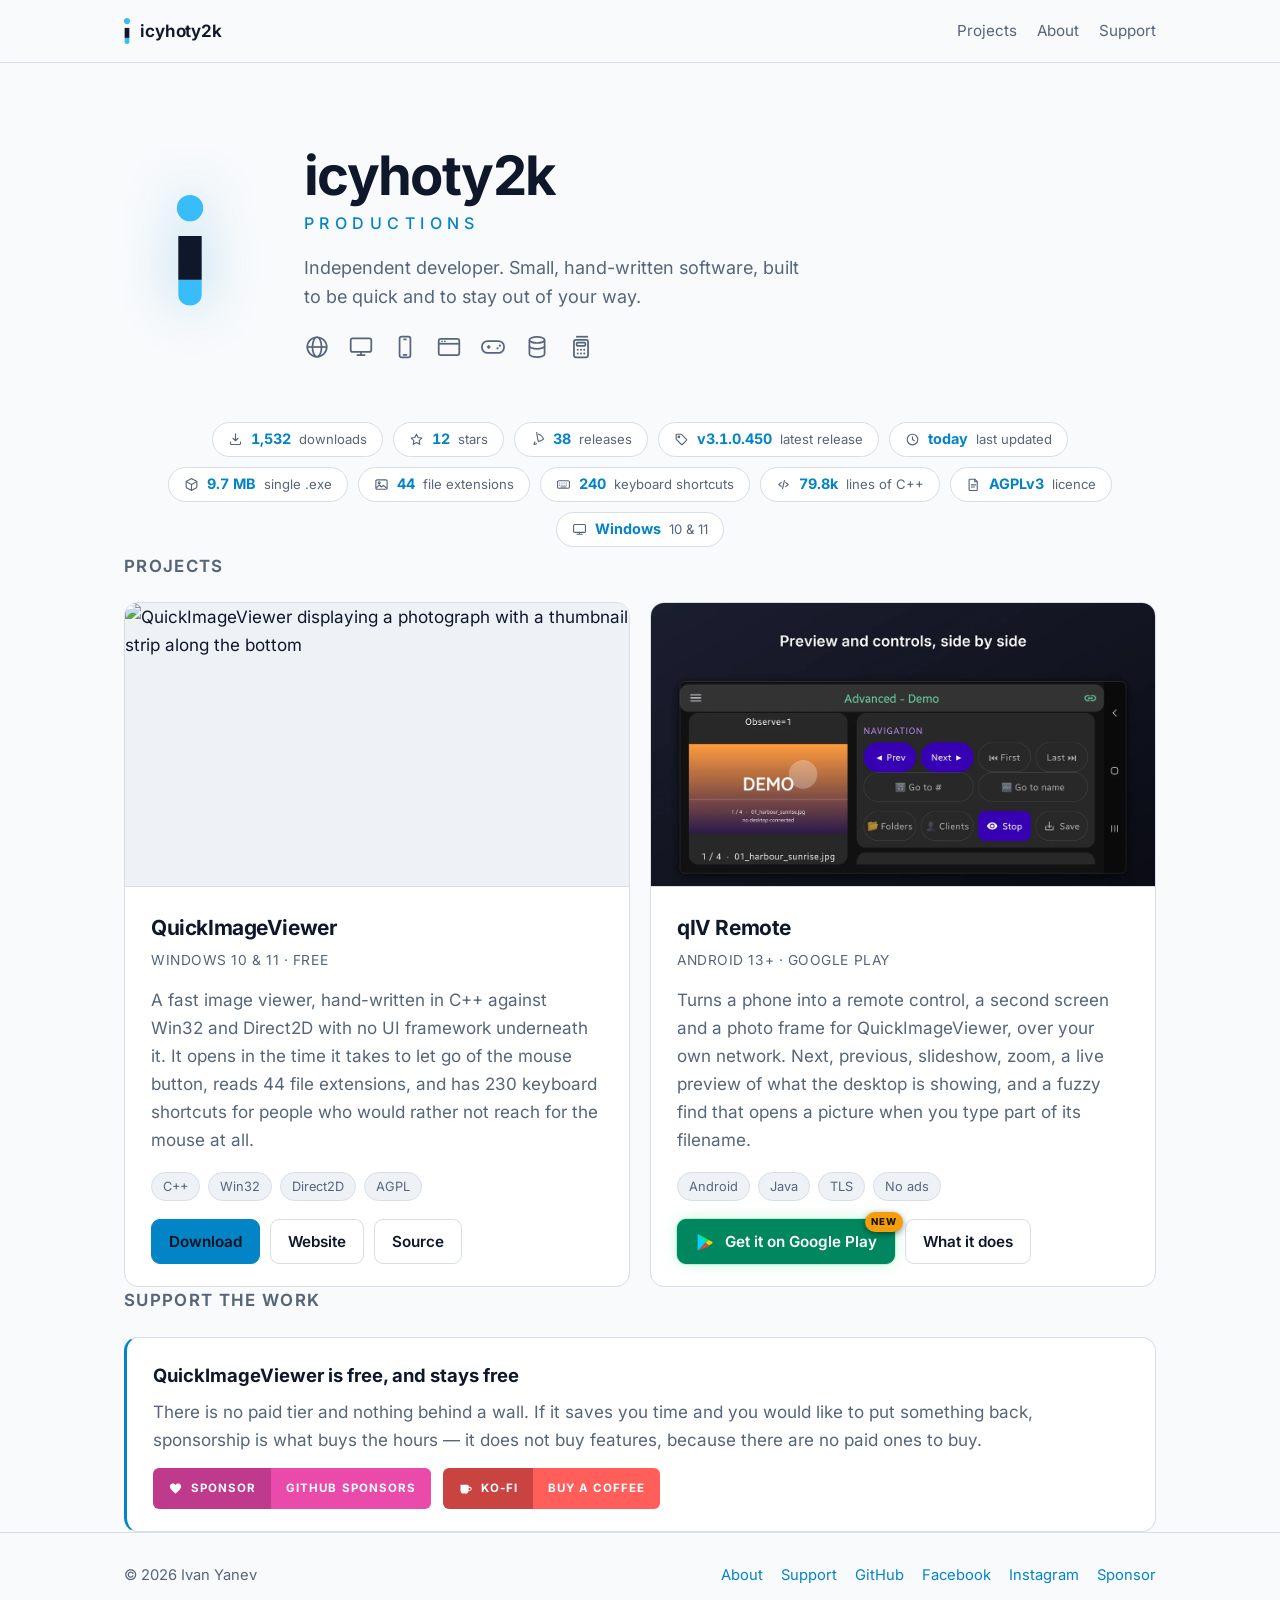
==== index.html @ 5ccefd51 "chore: refresh the statistics strip [skip ci]" ====
<!DOCTYPE html>
<html lang="en">
<head>
<meta charset="UTF-8">
<meta name="viewport" content="width=device-width, initial-scale=1.0">
<title>icyhoty2k — apps, games and tools</title>

<meta name="description" content="Independent developer. QuickImageViewer, a fast free image viewer for Windows, and qIV Remote, its Android companion. No ads, no tracking.">
<meta name="robots" content="index, follow">
<link rel="canonical" href="https://icyhoty2k.github.io/">

<link rel="icon" type="image/svg+xml" href="favicon.svg">
<meta name="theme-color" content="#0f172a">


<!-- Open Graph and Twitter. Without og:image a shared link renders as a blank
     grey box on Facebook, Messenger, Viber and Slack -- which is the main way
     anyone will ever arrive here. summary_large_image is what makes the card
     big rather than a thumbnail strip. -->
<meta property="og:type" content="website">
<meta property="og:site_name" content="icyhoty2k">
<meta property="og:title" content="icyhoty2k - apps, games and tools">
<meta property="og:description" content="Small, hand-written software. A fast free image viewer for Windows and an Android app that drives it over your own network.">
<meta property="og:url" content="https://icyhoty2k.github.io/">
<meta property="og:image" content="https://icyhoty2k.github.io/assets/og-card-1200x630.jpg">
<meta property="og:image:width" content="1200">
<meta property="og:image:height" content="630">
<meta property="og:image:alt" content="icyhoty2k - apps, games and tools">
<meta property="og:locale" content="en_GB">
<meta name="twitter:card" content="summary_large_image">
<meta name="twitter:title" content="icyhoty2k - apps, games and tools">
<meta name="twitter:description" content="Small, hand-written software. A fast free image viewer for Windows and an Android app that drives it over your own network.">
<meta name="twitter:image" content="https://icyhoty2k.github.io/assets/og-card-1200x630.jpg">

<script type="application/ld+json">
{
  "@context": "https://schema.org",
  "@type": "Person",
  "name": "Ivan Hristov Yanev",
  "alternateName": "icyhoty2k",
  "url": "https://icyhoty2k.github.io/",
  "image": "https://icyhoty2k.github.io/assets/og-card-1200x630.jpg",
  "jobTitle": "Software developer",
  "address": { "@type": "PostalAddress", "addressLocality": "Montana", "addressCountry": "BG" },
  "knowsLanguage": ["en", "bg"],
  "email": "mailto:icyhoty2k@gmail.com",
  "sameAs": [
    "https://github.com/icyhoty2k",
    "https://www.facebook.com/IvanHristovYanev",
    "https://www.instagram.com/icyhoty2k/",
    "https://www.youtube.com/@icyhoty2k"
  ]
}
</script>
<link rel="stylesheet" href="assets/site.css?v=2">
</head>
<body>

<!--
    THIS PAGE IS A FISHING NET, NOT DOCUMENTATION. A visitor should reach a
    download in one click. Anything that needs paragraphs goes on about.html,
    support.html, or the product's own site. If this file starts growing
    tables, that is the signal it has gone wrong.

    NO THIRD PARTIES, LITERALLY. Fonts are vendored in assets/fonts/. No CDN,
    no analytics, no embeds, no Google Fonts. The claim below has to be true.
-->

<nav class="sitenav">
    <div class="wrap">
        <!-- TIGHT box, and two of them.

             mark.svg is drawn in a square viewBox, which is right for a favicon
             and wrong beside text: the letter is narrow, so four fifths of that
             square is empty space the browser still lays out. Next to the
             wordmark it reads as a gap that no amount of CSS can close, because
             the gap is inside the image. mark-tight.svg crops the box to the ink.

             The <picture> is not decoration either. The mark's stem is #f8fafc,
             and in light mode --bg is also #f8fafc, so the stem disappears and
             leaves a floating dot above a foot. The -light file draws the stem
             in ink instead. -->
        <a class="brand" href="./">
            <picture>
                <source srcset="assets/mark-tight-light.svg" media="(prefers-color-scheme: light)">
                <img src="assets/mark-tight.svg" alt="">
            </picture>
            icyhoty2k
        </a>
        <span class="spacer"></span>
        <a class="navlink" href="#projects">Projects</a>
        <a class="navlink" href="about.html">About</a>
        <a class="navlink" href="support.html">Support</a>
    </div>
</nav>

<header class="hero">
    <div class="wrap hero-inner">
        <!-- Same reason as the navigation mark: #f8fafc on a #f8fafc page is
             an invisible stem. Square box is fine here - it stands alone. -->
        <picture>
            <source srcset="assets/mark-light.svg" media="(prefers-color-scheme: light)">
            <img class="hero-mark" src="assets/mark.svg" alt="">
        </picture>
        <div>
            <h1>icyhoty2k</h1>
            <!-- The second line of the signature. The mark, the name and this
                 word are one lockup, and the Play developer header carries the
                 same three lines — a visitor arriving from the store should see
                 the same thing here.

                 Letter-spaced and in the accent, which is what stops a
                 nine-letter word under a nine-letter word reading as one dense
                 block. Set as live text rather than an image so it scales with
                 the reader's font size and needs no second file. -->
            <p class="productions">productions</p>
            <p class="lead">
                Independent developer. Small, hand-written software, built to be quick
                and to stay out of your way.
            </p>
            <!-- The same seven glyphs as the Play developer header: web, desktop,
                 mobile, apps, games, databases, point of sale. Inline so they
                 inherit currentColor and cost no extra request.
                 The mobile glyph is a plain phone and never Google's Android
                 robot, which is a trademark with its own usage rules. -->
            <div class="glyphrow" aria-hidden="true">
                <svg viewBox="0 0 24 24" fill="none" stroke="currentColor" stroke-width="1.6"><circle cx="12" cy="12" r="9"/><path d="M3 12h18"/><ellipse cx="12" cy="12" rx="4.2" ry="9"/></svg>
                <svg viewBox="0 0 24 24" fill="none" stroke="currentColor" stroke-width="1.6"><rect x="2.5" y="4" width="19" height="12.5" rx="1.8"/><path d="M12 16.5v3M8 19.5h8"/></svg>
                <svg viewBox="0 0 24 24" fill="none" stroke="currentColor" stroke-width="1.6"><rect x="7" y="2.5" width="10" height="19" rx="2"/><path d="M10.5 5h3M10 19.2h4"/></svg>
                <svg viewBox="0 0 24 24" fill="none" stroke="currentColor" stroke-width="1.6"><rect x="2.5" y="4.5" width="19" height="15" rx="2"/><path d="M2.5 9h19"/><circle cx="5.6" cy="6.8" r=".8" fill="currentColor" stroke="none"/><circle cx="8.2" cy="6.8" r=".8" fill="currentColor" stroke="none"/></svg>
                <svg viewBox="0 0 24 24" fill="none" stroke="currentColor" stroke-width="1.6"><rect x="1.8" y="6.5" width="20.4" height="11" rx="5.2"/><path d="M6.4 12h3.2M8 10.4v3.2"/><circle cx="16.2" cy="13.2" r="1" fill="currentColor" stroke="none"/><circle cx="18.4" cy="10.8" r="1" fill="currentColor" stroke="none"/></svg>
                <svg viewBox="0 0 24 24" fill="none" stroke="currentColor" stroke-width="1.6"><ellipse cx="12" cy="5.5" rx="7" ry="2.8"/><path d="M5 5.5v13c0 1.55 3.13 2.8 7 2.8s7-1.25 7-2.8v-13"/><path d="M5 11c0 1.55 3.13 2.8 7 2.8s7-1.25 7-2.8"/></svg>
                <svg viewBox="0 0 24 24" fill="none" stroke="currentColor" stroke-width="1.6"><rect x="5.5" y="5.5" width="13" height="16" rx="1.8"/><rect x="8" y="8" width="8" height="3" rx=".8"/><path d="M7.5 2.5h11"/><circle cx="9" cy="14.5" r=".9" fill="currentColor" stroke="none"/><circle cx="12" cy="14.5" r=".9" fill="currentColor" stroke="none"/><circle cx="15" cy="14.5" r=".9" fill="currentColor" stroke="none"/><circle cx="9" cy="18" r=".9" fill="currentColor" stroke="none"/><circle cx="12" cy="18" r=".9" fill="currentColor" stroke="none"/><circle cx="15" cy="18" r=".9" fill="currentColor" stroke="none"/></svg>
            </div>
        </div>
    </div>
</header>

<main>

<!--
    THE NUMBERS. Baked in at build time by tools/build-stats.py, never fetched
    in the browser: this site says it makes no third-party requests, and calling
    api.github.com from the page would put every visitor's IP on GitHub's
    servers and make that false.

    The cost of baking them in is that they are only true on the day they were
    written, which is what .github/workflows/refresh-stats.yml is for.

    No chart library, and that is not laziness. A chart plots a series; these
    are six unrelated current values, and a bar chart of six unrelated numbers
    is a table wearing a costume. There is no downloads-over-time series to draw
    because nobody has been recording one.
-->
<section class="wrap" aria-label="Project statistics">
<!-- STATS-START -->
<!-- Generated by tools/build-stats.py. Do not edit between the fences. -->
<div class="statstrip">
    <a class="stat" href="https://github.com/icyhoty2k/QuickImageViewer/releases"><svg width="15" height="15" viewBox="0 0 24 24" fill="none" stroke="currentColor" stroke-width="1.8" aria-hidden="true"><path d="M12 3v11m0 0 4-4m-4 4-4-4"/><path d="M4 16v2.5A1.5 1.5 0 0 0 5.5 20h13a1.5 1.5 0 0 0 1.5-1.5V16"/></svg><span class="stat-value">1,532</span><span class="stat-label">downloads</span></a>
    <a class="stat" href="https://github.com/icyhoty2k/QuickImageViewer/stargazers"><svg width="15" height="15" viewBox="0 0 24 24" fill="none" stroke="currentColor" stroke-width="1.8" aria-hidden="true"><path d="m12 3.5 2.6 5.4 5.9.8-4.3 4.1 1.1 5.9-5.3-2.9-5.3 2.9 1.1-5.9L3.5 9.7l5.9-.8z"/></svg><span class="stat-value">12</span><span class="stat-label">stars</span></a>
    <a class="stat" href="https://github.com/icyhoty2k/QuickImageViewer/releases"><svg width="15" height="15" viewBox="0 0 24 24" fill="none" stroke="currentColor" stroke-width="1.8" aria-hidden="true"><path d="M13.5 3.5c4 1 7 4 8 8-2.5 2.5-5.5 3.5-8 3.5-1.5-3-3-4.5-6-60-2.5 1-5.5 3.5-8 1.3.3 1.8.4 2.5.5Z"/><path d="M8 16c-1.5 1.5-1.5 4-1.5 4s2.5 0 4-1.5"/></svg><span class="stat-value">38</span><span class="stat-label">releases</span></a>
    <a class="stat" href="https://github.com/icyhoty2k/QuickImageViewer/releases/latest"><svg width="15" height="15" viewBox="0 0 24 24" fill="none" stroke="currentColor" stroke-width="1.8" aria-hidden="true"><path d="M3.5 11.2V4.5a1 1 0 0 1 1-1h6.7a1 1 0 0 1 .7.3l8.1 8.1a1 1 0 0 1 0 1.4l-6.7 6.7a1 1 0 0 1-1.4 0L3.8 11.9a1 1 0 0 1-.3-.7Z"/><circle cx="7.8" cy="7.8" r="1.3"/></svg><span class="stat-value">v3.1.0.450</span><span class="stat-label">latest release</span></a>
    <a class="stat" href="https://github.com/icyhoty2k/QuickImageViewer/commits"><svg width="15" height="15" viewBox="0 0 24 24" fill="none" stroke="currentColor" stroke-width="1.8" aria-hidden="true"><circle cx="12" cy="12" r="8.5"/><path d="M12 7.5V12l3 2"/></svg><span class="stat-value">today</span><span class="stat-label">last updated</span></a>
    <a class="stat" href="https://github.com/icyhoty2k/QuickImageViewer/releases/latest"><svg width="15" height="15" viewBox="0 0 24 24" fill="none" stroke="currentColor" stroke-width="1.8" aria-hidden="true"><path d="M20.5 7.8v8.4a1 1 0 0 1-.5.9l-7.5 4.2a1 1 0 0 1-1 0L4 17.1a1 1 0 0 1-.5-.9V7.8a1 1 0 0 1 .5-.9L11.5 2.7a1 1 0 0 1 1 0L20 6.9a1 1 0 0 1 .5.9Z"/><path d="m3.7 7.4 8.3 4.6 8.3-4.6M12 21.5V12"/></svg><span class="stat-value">9.7 MB</span><span class="stat-label">single .exe</span></a>
    <a class="stat" href="https://icyhoty2k.github.io/QuickImageViewer/#format-support"><svg width="15" height="15" viewBox="0 0 24 24" fill="none" stroke="currentColor" stroke-width="1.8" aria-hidden="true"><rect x="3" y="4.5" width="18" height="15" rx="2"/><circle cx="8.3" cy="9.3" r="1.6"/><path d="m3.6 17.4 4.9-4.6 3.4 3.2 3.1-2.7 5.4 4.7"/></svg><span class="stat-value">44</span><span class="stat-label">file extensions</span></a>
    <a class="stat" href="https://icyhoty2k.github.io/QuickImageViewer/shortcuts.html"><svg width="15" height="15" viewBox="0 0 24 24" fill="none" stroke="currentColor" stroke-width="1.8" aria-hidden="true"><rect x="2.5" y="6" width="19" height="12" rx="2"/><path d="M6 9.5h.01M9.5 9.5h.01M13 9.5h.01M16.5 9.5h.01M6 13h.01M9.5 13h.01M13 13h.01M16.5 13h.01M8 16h8"/></svg><span class="stat-value">240</span><span class="stat-label">keyboard shortcuts</span></a>
    <a class="stat" href="https://github.com/icyhoty2k/QuickImageViewer"><svg width="15" height="15" viewBox="0 0 24 24" fill="none" stroke="currentColor" stroke-width="1.8" aria-hidden="true"><path d="m8.5 8.5-4 3.5 4 3.5M15.5 8.5l4 3.5-4 3.5M13.5 5.5l-3 13"/></svg><span class="stat-value">79.8k</span><span class="stat-label">lines of C++</span></a>
    <a class="stat" href="https://github.com/icyhoty2k/QuickImageViewer/blob/main/LICENSE"><svg width="15" height="15" viewBox="0 0 24 24" fill="none" stroke="currentColor" stroke-width="1.8" aria-hidden="true"><path d="M6 3.5h8l4 4v13a1 1 0 0 1-1 1H6a1 1 0 0 1-1-1v-16a1 1 0 0 1 1-1Z"/><path d="M14 3.5v4h4M8.5 12.5h7M8.5 16h5"/></svg><span class="stat-value">AGPLv3</span><span class="stat-label">licence</span></a>
    <a class="stat" href="https://icyhoty2k.github.io/QuickImageViewer/"><svg width="15" height="15" viewBox="0 0 24 24" fill="none" stroke="currentColor" stroke-width="1.8" aria-hidden="true"><rect x="2.5" y="4" width="19" height="12.5" rx="1.8"/><path d="M12 16.5v3M8 19.5h8"/></svg><span class="stat-value">Windows</span><span class="stat-label">10 &amp; 11</span></a>
</div>
<!-- STATS-END -->
</section>

<section id="projects" class="wrap">
    <h2>Projects</h2>
    <div class="cards">

        <article class="card">
            <!-- Served from the QuickImageViewer site rather than copied here. Same
                 host, so it costs no extra connection, and there is one copy of the
                 screenshot rather than two that drift apart. -->
            <img class="card-shot" loading="lazy" width="1000" height="563"
                 src="https://icyhoty2k.github.io/QuickImageViewer/screenshots/less300kb/10.webp"
                 alt="QuickImageViewer displaying a photograph with a thumbnail strip along the bottom">
            <div class="card-body">
            <h3>QuickImageViewer</h3>
            <div class="plat">Windows 10 &amp; 11 &middot; free</div>
            <p>
                A fast image viewer, hand-written in C++ against Win32 and Direct2D with
                no UI framework underneath it. It opens in the time it takes to let go of
                the mouse button, reads 44 file extensions, and has 230 keyboard shortcuts for
                people who would rather not reach for the mouse at all.
            </p>
            <div class="grow"></div>
            <div class="tags">
                <span class="tag">C++</span><span class="tag">Win32</span>
                <span class="tag">Direct2D</span><span class="tag">AGPL</span>
            </div>
            <div class="actions">
                <a class="btn primary" href="https://github.com/icyhoty2k/QuickImageViewer/releases/latest/download/QuickImageViewer.exe">Download</a>
                <a class="btn" href="https://icyhoty2k.github.io/QuickImageViewer/">Website</a>
                <a class="btn" href="https://github.com/icyhoty2k/QuickImageViewer">Source</a>
            </div>
            </div>
        </article>

        <article class="card">
            <!-- 1200x675 is the file's real size AND exactly 16:9, which is the box
                 .card-shot renders. The attributes must express the DISPLAYED ratio,
                 not the source photo's: they are presentational hints, and a height
                 that disagrees with the CSS aspect-ratio is what broke this card
                 before -- height="462" was taken literally and the image was upscaled
                 2x past its own source height. Rebuilt from
                 playStore/screenshots/play/land-1-advanced.png; never from the raw
                 captures one directory up, which still have the status bar on them. -->
            <img class="card-shot" loading="lazy" width="1200" height="675"
                 src="assets/shots/qiv-remote.webp"
                 alt="qIV Remote running on an Android phone in landscape, showing the remote control screen">
            <div class="card-body">
            <h3>qIV Remote</h3>
            <div class="plat">Android 13+ &middot; Google Play</div>
            <p>
                Turns a phone into a remote control, a second screen and a photo frame for
                QuickImageViewer, over your own network. Next, previous, slideshow, zoom,
                a live preview of what the desktop is showing, and a fuzzy find that opens
                a picture when you type part of its filename.
            </p>
            <div class="grow"></div>
            <div class="tags">
                <span class="tag">Android</span><span class="tag">Java</span>
                <span class="tag">TLS</span><span class="tag">No ads</span>
            </div>
            <div class="actions">
                <a class="btn play" href="https://play.google.com/store/apps/details?id=net.icyhoty2k.qivremote"><svg width="18" height="18" viewBox="0 0 24 24" aria-hidden="true"><path fill="#00d3ff" d="M3.6 2.3a1.5 1.5 0 0 0-.5 1.1v17.2c0 .45.19.85.5 1.1l9.03-9.7L3.6 2.3Z"/><path fill="#00f076" d="M3.6 2.3 16.1 9.3l-3.47 3.7L3.6 2.3Z"/><path fill="#ffce00" d="M16.1 9.3l3.9 2.18c.86.48.86 1.56 0 2.04l-3.9 2.18-3.47-3.2 3.47-3.2Z"/><path fill="#ff3a44" d="M3.6 21.7 12.63 13l3.47 3.7-12.5 5Z"/></svg>Get it on Google Play</a>
                <a class="btn" href="https://icyhoty2k.github.io/QuickImageViewer/qiv-remote.html">What it does</a>
            </div>
            </div>
        </article>

    </div>
</section>

<section class="wrap">
    <h2>Support the work</h2>
    <!--
        🚫 THIS IS ABOUT THE FREE DESKTOP WORK, NOT THE ANDROID APP. Anything
        bought for use inside qIV Remote must go through Google Play Billing and
        nowhere else. Sponsorship unlocks nothing and must never be worded as a
        way to get a paid feature -- that would be a Play policy problem, not
        just a wording one.

        Both profiles were live before being linked. A sponsor link pointing at
        an unenrolled account shows a "not accepting sponsorships" page, which is
        worse than no link.
    -->
    <div class="callout">
        <h3>QuickImageViewer is free, and stays free</h3>
        <p>
            There is no paid tier and nothing behind a wall. If it saves you time and you
            would like to put something back, sponsorship is what buys the hours &mdash;
            it does not buy features, because there are no paid ones to buy.
        </p>
        <!-- ONE funding look on every surface. Same two-tone split, same labels and
             the same hex values as the shields.io badges in QuickImageViewer's
             README.md, rebuilt in CSS because an <img> from img.shields.io would be
             a third-party request and this site promises it makes none. Keep in sync
             with QuickImageViewer/docs/_partials/footer.html and that README. -->
        <div class="fundrow">
            <a class="fund gh" href="https://github.com/sponsors/icyhoty2k">
                <span class="fund-k"><svg width="15" height="15" viewBox="0 0 24 24" fill="currentColor" aria-hidden="true"><path d="M12 20.3l-1.1-1C6.1 15 3 12.2 3 8.8 3 6.1 5.1 4 7.8 4c1.5 0 3 .7 3.9 1.9l.3.4.3-.4C13.2 4.7 14.7 4 16.2 4 18.9 4 21 6.1 21 8.8c0 3.4-3.1 6.2-7.9 10.5l-1.1 1z"/></svg>Sponsor</span>
                <span class="fund-v">GitHub Sponsors</span>
            </a>
            <a class="fund kofi" href="https://ko-fi.com/ivanhristovyanev">
                <span class="fund-k"><svg width="15" height="15" viewBox="0 0 24 24" fill="currentColor" aria-hidden="true"><path d="M4 6h11a2 2 0 0 1 2 2v1h1.8a3.2 3.2 0 0 1 0 6.4H17A5 5 0 0 1 12 20H9a5 5 0 0 1-5-5V6zm13 5v3.4h1.8a1.7 1.7 0 0 0 0-3.4H17z"/></svg>Ko-fi</span>
                <span class="fund-v">Buy a coffee</span>
            </a>
        </div>
    </div>
</section>

</main>

<footer>
    <div class="wrap row">
        <span>&copy; 2026 Ivan Yanev</span>
        <span class="spacer"></span>
        <a href="about.html">About</a>
        <a href="support.html">Support</a>
        <a href="https://github.com/icyhoty2k">GitHub</a>
        <!-- Facebook first, Instagram second, and that order is deliberate:
             Facebook is the one actually read. Instagram is linked for
             completeness of identity, not as a channel to reach him. -->
        <a href="https://www.facebook.com/IvanHristovYanev">Facebook</a>
        <a href="https://www.instagram.com/icyhoty2k/">Instagram</a>
        <a href="https://github.com/sponsors/icyhoty2k">Sponsor</a>
    </div>
</footer>

</body>
</html>
---- assets/site.css ----
/* ==========================================================================
   icyhoty2k.github.io

   ONE stylesheet, no framework, no CDN. Every font is vendored in
   assets/fonts/ -- the site says it uses no third parties and that has to be
   literally true, which means no Google Fonts, no analytics, no embeds.

   Palette matches QuickImageViewer's site.css so the two read as one hand,
   and matches the Play developer art, which is generated from the same
   numbers.
   ========================================================================== */

@font-face {
    font-family: 'Inter';
    font-style: normal;
    font-weight: 100 900;
    font-display: swap;
    src: url('fonts/inter-latin.woff2') format('woff2');
    unicode-range: U+0000-00FF,U+0131,U+0152-0153,U+02BB-02BC,U+02C6,U+02DA,U+02DC,U+0304,U+0308,U+0329,U+2000-206F,U+2074,U+20AC,U+2122,U+2191,U+2193,U+2212,U+2215,U+FEFF,U+FFFD;
}

@font-face {
    font-family: 'Inter';
    font-style: normal;
    font-weight: 100 900;
    font-display: swap;
    src: url('fonts/inter-latin-ext.woff2') format('woff2');
    unicode-range: U+0100-02BA,U+02BD-02C5,U+02C7-02CC,U+02CE-02D7,U+02DD-02FF,U+0304,U+0308,U+0329,U+1D00-1DBF,U+1E00-1E9F,U+1EF2-1EFF,U+2020,U+20A0-20AB,U+20AD-20C0,U+2113,U+2C60-2C7F,U+A720-A7FF;
}

:root {
    --bg:        #0f172a;
    --surface:   #1e293b;
    --surface-2: #172033;
    --border:    #2b3a52;
    --text:      #f8fafc;
    --muted:     #94a3b8;
    --accent:    #38bdf8;
    --accent-dk: #0284c7;
    --radius:    14px;
    --maxw:      1080px;
}

/* Light mode is a real mode, not an afterthought: a developer page gets opened
   from a Play listing on a phone in daylight as often as from a desktop at
   night. */
@media (prefers-color-scheme: light) {
    :root {
        --bg:        #f8fafc;
        --surface:   #ffffff;
        --surface-2: #eef2f7;
        --border:    #d7dee8;
        --text:      #0f172a;
        --muted:     #566579;
        --accent:    #0284c7;
        --accent-dk: #075985;
    }
}

*, *::before, *::after { box-sizing: border-box; }

html { scroll-behavior: smooth; }

body {
    margin: 0;
    background: var(--bg);
    color: var(--text);
    font-family: 'Inter', system-ui, -apple-system, 'Segoe UI', sans-serif;
    font-size: 17px;
    line-height: 1.65;
    -webkit-font-smoothing: antialiased;
}

.wrap { max-width: var(--maxw); margin: 0 auto; padding: 0 24px; }

a { color: var(--accent); text-decoration: none; }
a:hover { text-decoration: underline; }

/* --- header ------------------------------------------------------------- */

.sitenav {
    border-bottom: 1px solid var(--border);
    background: color-mix(in srgb, var(--bg) 88%, transparent);
    position: sticky;
    top: 0;
    z-index: 10;
    backdrop-filter: blur(8px);
}

.sitenav .wrap {
    display: flex;
    align-items: center;
    gap: 20px;
    height: 62px;
}

.sitenav .brand {
    display: flex;
    align-items: center;
    gap: 10px;
    color: var(--text);
    font-weight: 650;
    letter-spacing: -0.01em;
}

/* Height, not width. The tight mark is a tall narrow box (40 x 168 units), so
   fixing the width would squash it; fixing the height lets the width fall out
   of the aspect ratio and the gap beside the wordmark becomes the real gap. */
.sitenav .brand img { height: 26px; width: auto; display: block; }
.sitenav .brand picture { display: flex; }
.sitenav .spacer { flex: 1; }
.sitenav a.navlink { color: var(--muted); font-size: 0.95rem; }
.sitenav a.navlink:hover, .sitenav a.navlink[aria-current="page"] { color: var(--text); }

/* --- hero --------------------------------------------------------------- */

.hero { padding: 84px 0 56px; }

.hero-inner {
    display: flex;
    align-items: center;
    gap: 48px;
    flex-wrap: wrap;
}

.hero-mark {
    width: 132px;
    height: 132px;
    flex: none;
    filter: drop-shadow(0 0 26px color-mix(in srgb, var(--accent) 35%, transparent));
}

.hero h1 {
    margin: 0 0 6px;
    font-size: clamp(2.2rem, 6vw, 3.4rem);
    font-weight: 700;
    letter-spacing: -0.03em;
    line-height: 1.05;
}

/* The second line of the signature. Tracked out and in the accent: set solid
   and grey, a nine-letter word under a nine-letter word reads as one block.
   The tracking is what makes it a sub-line rather than a second title.

   clamp()ed like the heading above it, so the two scale together instead of
   the sub-line staying put while the title grows. */
.hero .productions {
    margin: 0 0 16px;
    font-size: clamp(0.78rem, 1.7vw, 1rem);
    font-weight: 500;
    letter-spacing: 0.34em;
    text-transform: uppercase;
    color: var(--accent);
}

.hero p.lead {
    margin: 0;
    max-width: 46ch;
    color: var(--muted);
    font-size: 1.12rem;
}

/* The row of glyphs, matching the Play header. Inline SVG so it inherits
   currentColor and needs no extra request. */
.glyphrow {
    display: flex;
    gap: 18px;
    margin-top: 22px;
    color: var(--muted);
}
.glyphrow svg { width: 26px; height: 26px; flex: none; }

/* --- sections ----------------------------------------------------------- */

section { padding: 30px 0 56px; }

h2 {
    font-size: 1.05rem;
    font-weight: 650;
    letter-spacing: 0.08em;
    text-transform: uppercase;
    color: var(--muted);
    margin: 0 0 22px;
}

/* --- statistics strip ---------------------------------------------------- */

/* PILLS, matching QuickImageViewer's own strip. A first version here was a grid
   of six large cells; next to the desktop site it read as a different product.
   Same shape, same wrap-and-centre behaviour, same value-then-label order.

   Icons are inline SVG rather than the emoji the desktop strip uses. Same
   reason the navigation was converted: an emoji is drawn by whichever vendor
   made the font, so a row of six is a row of six different illustration styles.

   Numbers, not charts. Six unrelated current values with no series behind them;
   a chart of those is a table wearing a costume, and it would cost a library on
   a site that promises no third parties. */
.statstrip {
    display: flex;
    flex-wrap: wrap;
    justify-content: center;
    gap: 10px;
    margin: 6px 0;
}

.stat {
    display: inline-flex;
    align-items: center;
    gap: 8px;
    padding: 9px 15px;
    border-radius: 999px;
    border: 1px solid var(--border);
    background: var(--surface);
    color: var(--text);
    font-size: 0.9rem;
    line-height: 1;
    transition: border-color .15s ease, transform .15s ease;
}

.stat:hover {
    border-color: var(--accent);
    transform: translateY(-1px);
    text-decoration: none;
}

.stat svg {
    width: 15px;
    height: 15px;
    flex: none;
    color: var(--muted);
    stroke-linecap: round;
    stroke-linejoin: round;
}

.stat:hover svg { color: var(--accent); }

.stat-value {
    font-weight: 700;
    color: var(--accent);
    font-variant-numeric: tabular-nums;
}

.stat-label { color: var(--muted); font-size: 0.82rem; }

@media (max-width: 620px) {
    .statstrip { gap: 8px; }
    .stat { padding: 8px 12px; font-size: 0.85rem; }
}

/* --- product cards ------------------------------------------------------ */

.cards {
    display: grid;
    grid-template-columns: repeat(auto-fit, minmax(300px, 1fr));
    gap: 20px;
}

.card {
    background: var(--surface);
    border: 1px solid var(--border);
    border-radius: var(--radius);
    overflow: hidden;
    display: flex;
    flex-direction: column;
    transition: border-color .18s ease, transform .18s ease;
}

.card:hover { border-color: var(--accent); transform: translateY(-2px); }

@media (prefers-reduced-motion: reduce) {
    .card { transition: none; }
    .card:hover { transform: none; }
}

/* The screenshot. A page about image software with no images on it was the
   whole reason the landing page read as dead -- and Google's own starter guide
   asks for images placed near the text they relate to.

   Fixed aspect and object-fit so a portrait phone shot and a landscape desktop
   shot sit in the same grid without one of them stretching. width/height are
   declared in the HTML so the browser reserves the space and the card does not
   jump as the image arrives.

   HEIGHT: AUTO IS LOAD-BEARING, AND aspect-ratio DOES NOT WORK WITHOUT IT.
   The <img> tags carry width/height attributes, which are presentational hints:
   this rule overrides the width one with width:100%, but if it declares no
   height at all then the HTML height attribute survives as the USED height. Both
   dimensions are then definite and `aspect-ratio` is ignored outright.

   That is not theoretical -- it shipped. The two cards rendered 504x563 and
   504x462 instead of 504x284, because their height attributes were 563 and 462.
   The desktop shot was cropped to a narrow portrait slice of a 2688x1436 frame,
   and the Android shot was upscaled 2x past its own source height, which is
   what made it look soft. Declaring height:auto lets the aspect-ratio win and
   both cards become 16/9 again. */
.card-shot {
    display: block;
    width: 100%;
    height: auto;
    aspect-ratio: 16 / 9;
    object-fit: cover;
    object-position: top center;
    background: var(--surface-2);
    border-bottom: 1px solid var(--border);
}

.card-body { padding: 24px 26px 22px; display: flex; flex-direction: column; flex: 1; }

.card h3 {
    margin: 0 0 4px;
    font-size: 1.3rem;
    letter-spacing: -0.02em;
}

.card .plat {
    color: var(--muted);
    font-size: 0.86rem;
    letter-spacing: 0.04em;
    text-transform: uppercase;
    margin-bottom: 14px;
}

.card p { margin: 0 0 18px; color: var(--muted); }
.card .grow { flex: 1; }

.tags { display: flex; flex-wrap: wrap; gap: 8px; margin-bottom: 18px; }

.tag {
    font-size: 0.8rem;
    color: var(--muted);
    border: 1px solid var(--border);
    background: var(--surface-2);
    border-radius: 999px;
    padding: 3px 11px;
}

.actions { display: flex; flex-wrap: wrap; gap: 10px; }

.btn {
    display: inline-block;
    padding: 9px 17px;
    border-radius: 9px;
    font-weight: 600;
    font-size: 0.95rem;
    border: 1px solid var(--border);
    color: var(--text);
}
.btn:hover { text-decoration: none; border-color: var(--accent); }

.btn.primary {
    background: var(--accent);
    border-color: var(--accent);
    color: #06121f;
}
.btn.primary:hover { background: var(--accent-dk); border-color: var(--accent-dk); color: #fff; }

/* --- the Google Play button --------------------------------------------
   Same treatment as the qIV site's store row, for the same reason: this
   button sat beside a Download button in the identical accent blue, which
   reads as "two links" rather than "two products" -- and it carried no mark
   at all, so nothing on it said which store it goes to.

   PLAY'S OWN GREEN, not the site accent. #01875f is the store's, and it is
   the colour somebody is already looking for when they came to install an
   app. White label on it clears contrast in BOTH themes, which the accent
   button's dark label would not -- so this one rule serves light and dark
   without a second definition under the prefers-color-scheme block.

   NOT the official Play artwork: that badge is Google's, has its own sizing
   and clear-space rules, and is an image this site would have to fetch or
   vendor. The mark below is four paths of CSS-free SVG, so it stays inside
   the no-CDN rule and scales with the text.
   ---------------------------------------------------------------------- */
.btn.play {
    display: inline-flex;
    align-items: center;
    gap: 9px;
    background: #01875f;
    border-color: #01875f;
    color: #ffffff;
    position: relative;
    box-shadow: 0 0 0 1px rgba(61, 220, 132, 0.30),
                0 0 18px -5px rgba(61, 220, 132, 0.55);
}

.btn.play:hover {
    background: #00a06f;
    border-color: #00a06f;
    color: #ffffff;
    box-shadow: 0 0 0 1px rgba(61, 220, 132, 0.50),
                0 0 28px -3px rgba(61, 220, 132, 0.75);
}

/* 1.35em, not 1em. Below about 1.2 the four colours resolve to a single
   green smudge and the mark stops saying anything. */
.btn.play svg {
    width: 1.35em;
    height: 1.35em;
    flex: none;
    display: block;
}

/* Shipped 1 September 2026, and a visitor has no way to know that from a
   button. On the button rather than beside it, so it cannot wrap away from
   the thing it labels. */
.btn.play::after {
    content: "NEW";
    position: absolute;
    top: -8px;
    right: -9px;
    background: #f59e0b;
    color: #1a1200;
    font-size: 0.6rem;
    font-weight: 800;
    letter-spacing: 0.08em;
    padding: 2px 6px;
    border-radius: 999px;
    box-shadow: 0 2px 6px rgba(0, 0, 0, 0.45);
}

/* --- callout ------------------------------------------------------------ */

.callout {
    border: 1px solid var(--border);
    border-left: 3px solid var(--accent);
    background: var(--surface);
    border-radius: var(--radius);
    padding: 22px 26px;
}
.callout h3 { margin: 0 0 8px; font-size: 1.15rem; }
.callout p  { margin: 0 0 14px; color: var(--muted); }
.callout ol { margin: 0 0 16px; padding-left: 20px; color: var(--muted); }
.callout li { margin-bottom: 6px; }
.callout :last-child { margin-bottom: 0; }

/* --- prose pages -------------------------------------------------------- */

.prose { max-width: 68ch; padding: 56px 0 72px; }
.prose h1 { font-size: 2.1rem; letter-spacing: -0.03em; margin: 0 0 6px; }
.prose .meta { color: var(--muted); margin: 0 0 34px; }
.prose h2 {
    text-transform: none;
    letter-spacing: -0.01em;
    font-size: 1.35rem;
    color: var(--text);
    margin: 38px 0 12px;
}
.prose p, .prose li { color: var(--muted); }
.prose strong { color: var(--text); font-weight: 600; }

/* --- footer ------------------------------------------------------------- */

footer {
    border-top: 1px solid var(--border);
    padding: 30px 0 46px;
    color: var(--muted);
    font-size: 0.92rem;
}
footer .row { display: flex; flex-wrap: wrap; gap: 18px; align-items: center; }
footer .spacer { flex: 1; }

@media (max-width: 620px) {
    .hero { padding: 56px 0 40px; }
    .hero-inner { gap: 28px; }
    .hero-mark { width: 96px; height: 96px; }

    /* TAP TARGETS. Measured on a 375px viewport: the nav links were 25px tall
       and the footer links 24px. Google's threshold is 48px, and a 24px target
       is a genuinely annoying thing to hit with a thumb.

       Padding rather than font-size, so the text stays the size it should be
       and only the hit area grows. Negative margin keeps the row from getting
       taller than it needs to look.

       Inline links inside paragraphs are left alone on purpose -- they are
       exempt from the guidance, and padding them would wreck the line spacing. */
    .sitenav a.navlink,
    .sitenav a.brand,
    footer .row a {
        padding-top: 11px;
        padding-bottom: 11px;
    }

    footer .row { gap: 10px 18px; margin: -11px 0; }
}

/* --- funding buttons: ONE look on every surface -------------------------- */
/*
   These deliberately mirror the shields.io "for-the-badge" sponsor badges in
   README.md, down to the two-tone split and the exact hex values, because the
   same pair of buttons appears on GitHub, on both websites, and anywhere else
   the work asks to be funded. One identity, three media.

   THE SITES CANNOT USE THE SHIELDS IMAGES THEMSELVES. An <img> pointing at
   img.shields.io is a third-party request from every visitor, and both sites
   promise in writing that they contact nobody. In README.md the same badge is
   fine, because GitHub proxies README images through its own camo servers and
   shields.io never sees a reader -- same picture, completely different
   consequence. So on the web the look is rebuilt in CSS, with inline SVG icons
   in place of the emoji shields renders.

   KEEP IN SYNC: this block is byte-identical in
   icyhoty2k.github.io/assets/site.css and QuickImageViewer/docs/site.css, and
   the colours match the badge URLs in README.md. Change one, change all three.
*/
.fundrow {
    display: flex;
    flex-wrap: wrap;
    gap: 12px;
    margin: 0;
}

.fund {
    display: inline-flex;
    align-items: stretch;
    border-radius: 6px;
    overflow: hidden;
    color: #fff;
    font-weight: 700;
    font-size: 0.72rem;
    letter-spacing: 0.09em;
    text-transform: uppercase;
    line-height: 1;
    transition: filter .18s ease, transform .18s ease;
}

.fund:hover {
    text-decoration: none;
    color: #fff;
    filter: brightness(1.12);
    transform: translateY(-1px);
}

.fund:focus-visible {
    outline: 2px solid #fff;
    outline-offset: 2px;
}

/* Two segments, exactly as the badge draws them: the darker one carries the
   icon and the name, the brighter one carries the phrase. */
.fund .fund-k,
.fund .fund-v {
    display: inline-flex;
    align-items: center;
    gap: 8px;
    padding: 13px 15px;
}

.fund svg {
    width: 15px;
    height: 15px;
    flex: none;
}

.fund.gh   .fund-k { background: #bf3a8c; }
.fund.gh   .fund-v { background: #ea4aaa; }
.fund.kofi .fund-k { background: #c94340; }
.fund.kofi .fund-v { background: #ff5e5b; }

@media (prefers-reduced-motion: reduce) {
    .fund { transition: none; }
    .fund:hover { transform: none; }
}
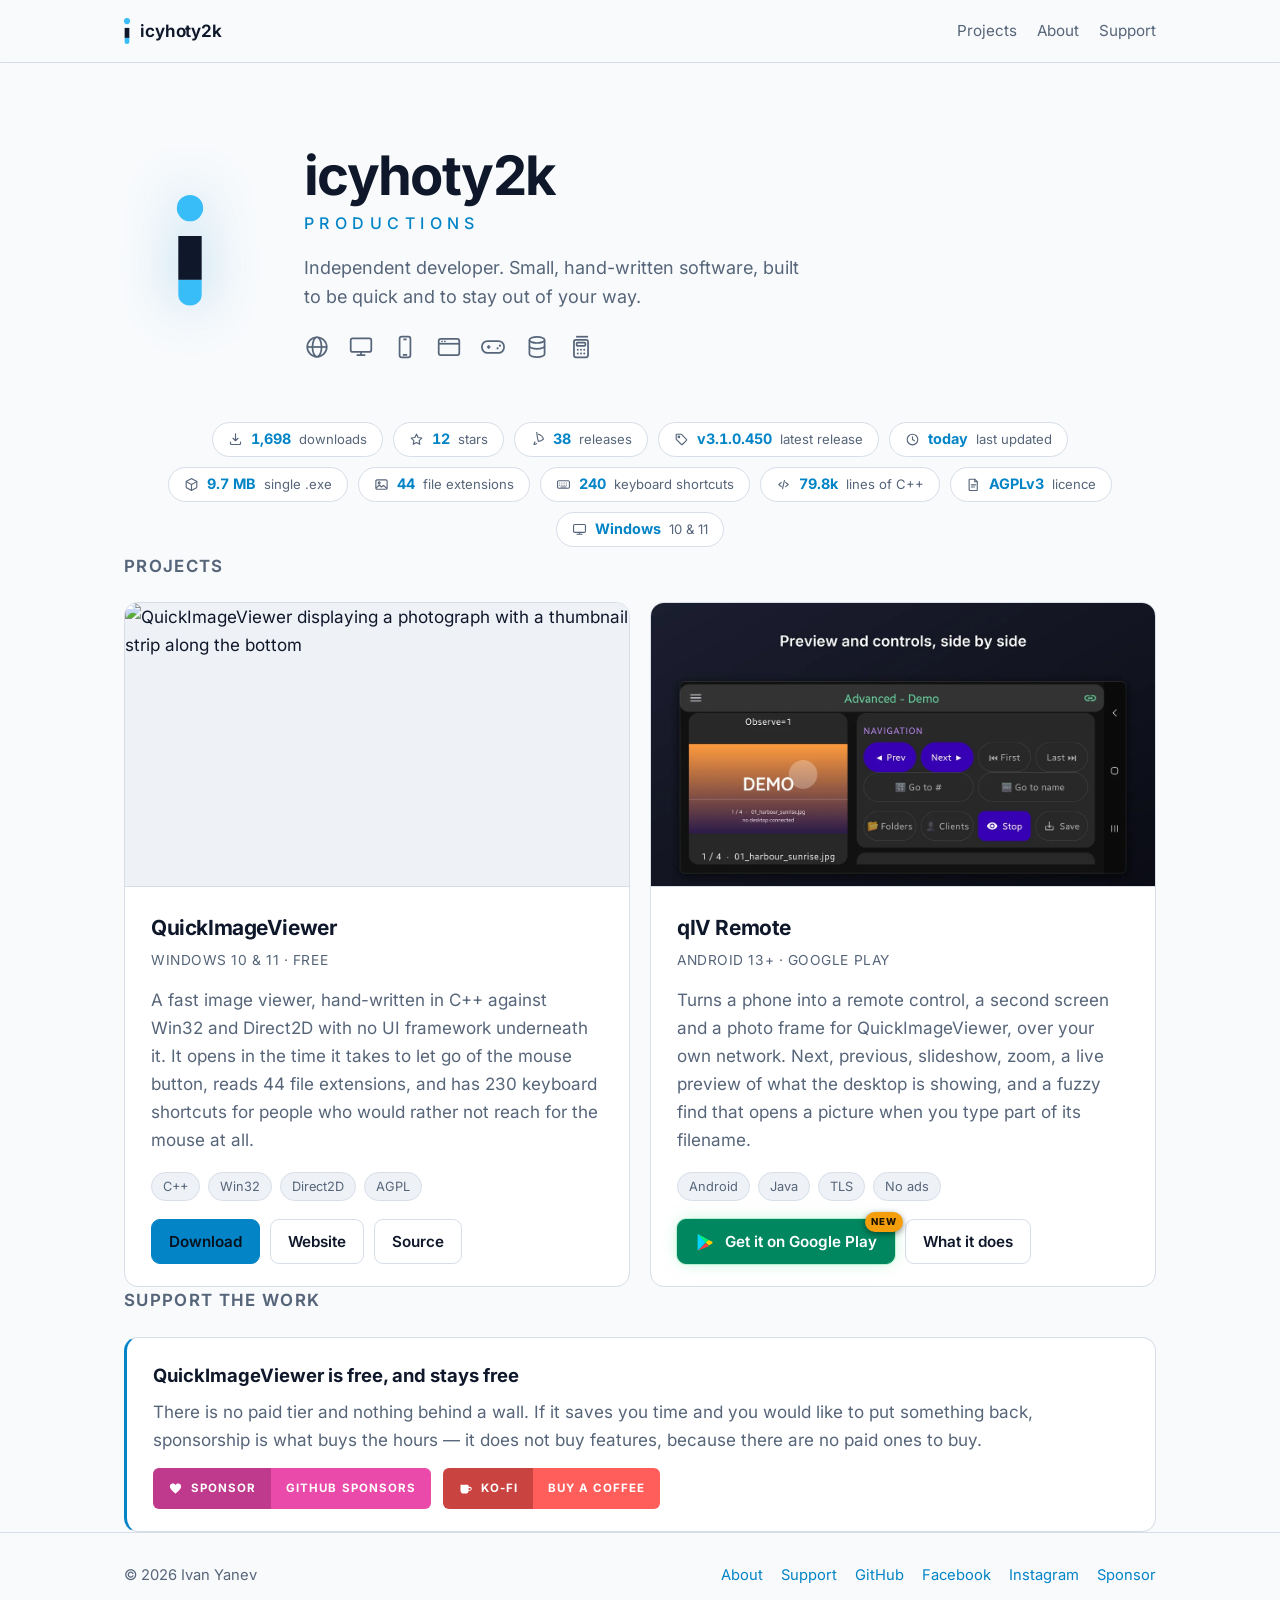
==== commit a94549ec: "chore: refresh the statistics strip [skip ci]" ====
--- a/index.html
+++ b/index.html
@@ -156,7 +156,7 @@
 <!-- STATS-START -->
 <!-- Generated by tools/build-stats.py. Do not edit between the fences. -->
 <div class="statstrip">
-    <a class="stat" href="https://github.com/icyhoty2k/QuickImageViewer/releases"><svg width="15" height="15" viewBox="0 0 24 24" fill="none" stroke="currentColor" stroke-width="1.8" aria-hidden="true"><path d="M12 3v11m0 0 4-4m-4 4-4-4"/><path d="M4 16v2.5A1.5 1.5 0 0 0 5.5 20h13a1.5 1.5 0 0 0 1.5-1.5V16"/></svg><span class="stat-value">1,532</span><span class="stat-label">downloads</span></a>
+    <a class="stat" href="https://github.com/icyhoty2k/QuickImageViewer/releases"><svg width="15" height="15" viewBox="0 0 24 24" fill="none" stroke="currentColor" stroke-width="1.8" aria-hidden="true"><path d="M12 3v11m0 0 4-4m-4 4-4-4"/><path d="M4 16v2.5A1.5 1.5 0 0 0 5.5 20h13a1.5 1.5 0 0 0 1.5-1.5V16"/></svg><span class="stat-value">1,698</span><span class="stat-label">downloads</span></a>
     <a class="stat" href="https://github.com/icyhoty2k/QuickImageViewer/stargazers"><svg width="15" height="15" viewBox="0 0 24 24" fill="none" stroke="currentColor" stroke-width="1.8" aria-hidden="true"><path d="m12 3.5 2.6 5.4 5.9.8-4.3 4.1 1.1 5.9-5.3-2.9-5.3 2.9 1.1-5.9L3.5 9.7l5.9-.8z"/></svg><span class="stat-value">12</span><span class="stat-label">stars</span></a>
     <a class="stat" href="https://github.com/icyhoty2k/QuickImageViewer/releases"><svg width="15" height="15" viewBox="0 0 24 24" fill="none" stroke="currentColor" stroke-width="1.8" aria-hidden="true"><path d="M13.5 3.5c4 1 7 4 8 8-2.5 2.5-5.5 3.5-8 3.5-1.5-3-3-4.5-6-60-2.5 1-5.5 3.5-8 1.3.3 1.8.4 2.5.5Z"/><path d="M8 16c-1.5 1.5-1.5 4-1.5 4s2.5 0 4-1.5"/></svg><span class="stat-value">38</span><span class="stat-label">releases</span></a>
     <a class="stat" href="https://github.com/icyhoty2k/QuickImageViewer/releases/latest"><svg width="15" height="15" viewBox="0 0 24 24" fill="none" stroke="currentColor" stroke-width="1.8" aria-hidden="true"><path d="M3.5 11.2V4.5a1 1 0 0 1 1-1h6.7a1 1 0 0 1 .7.3l8.1 8.1a1 1 0 0 1 0 1.4l-6.7 6.7a1 1 0 0 1-1.4 0L3.8 11.9a1 1 0 0 1-.3-.7Z"/><circle cx="7.8" cy="7.8" r="1.3"/></svg><span class="stat-value">v3.1.0.450</span><span class="stat-label">latest release</span></a>
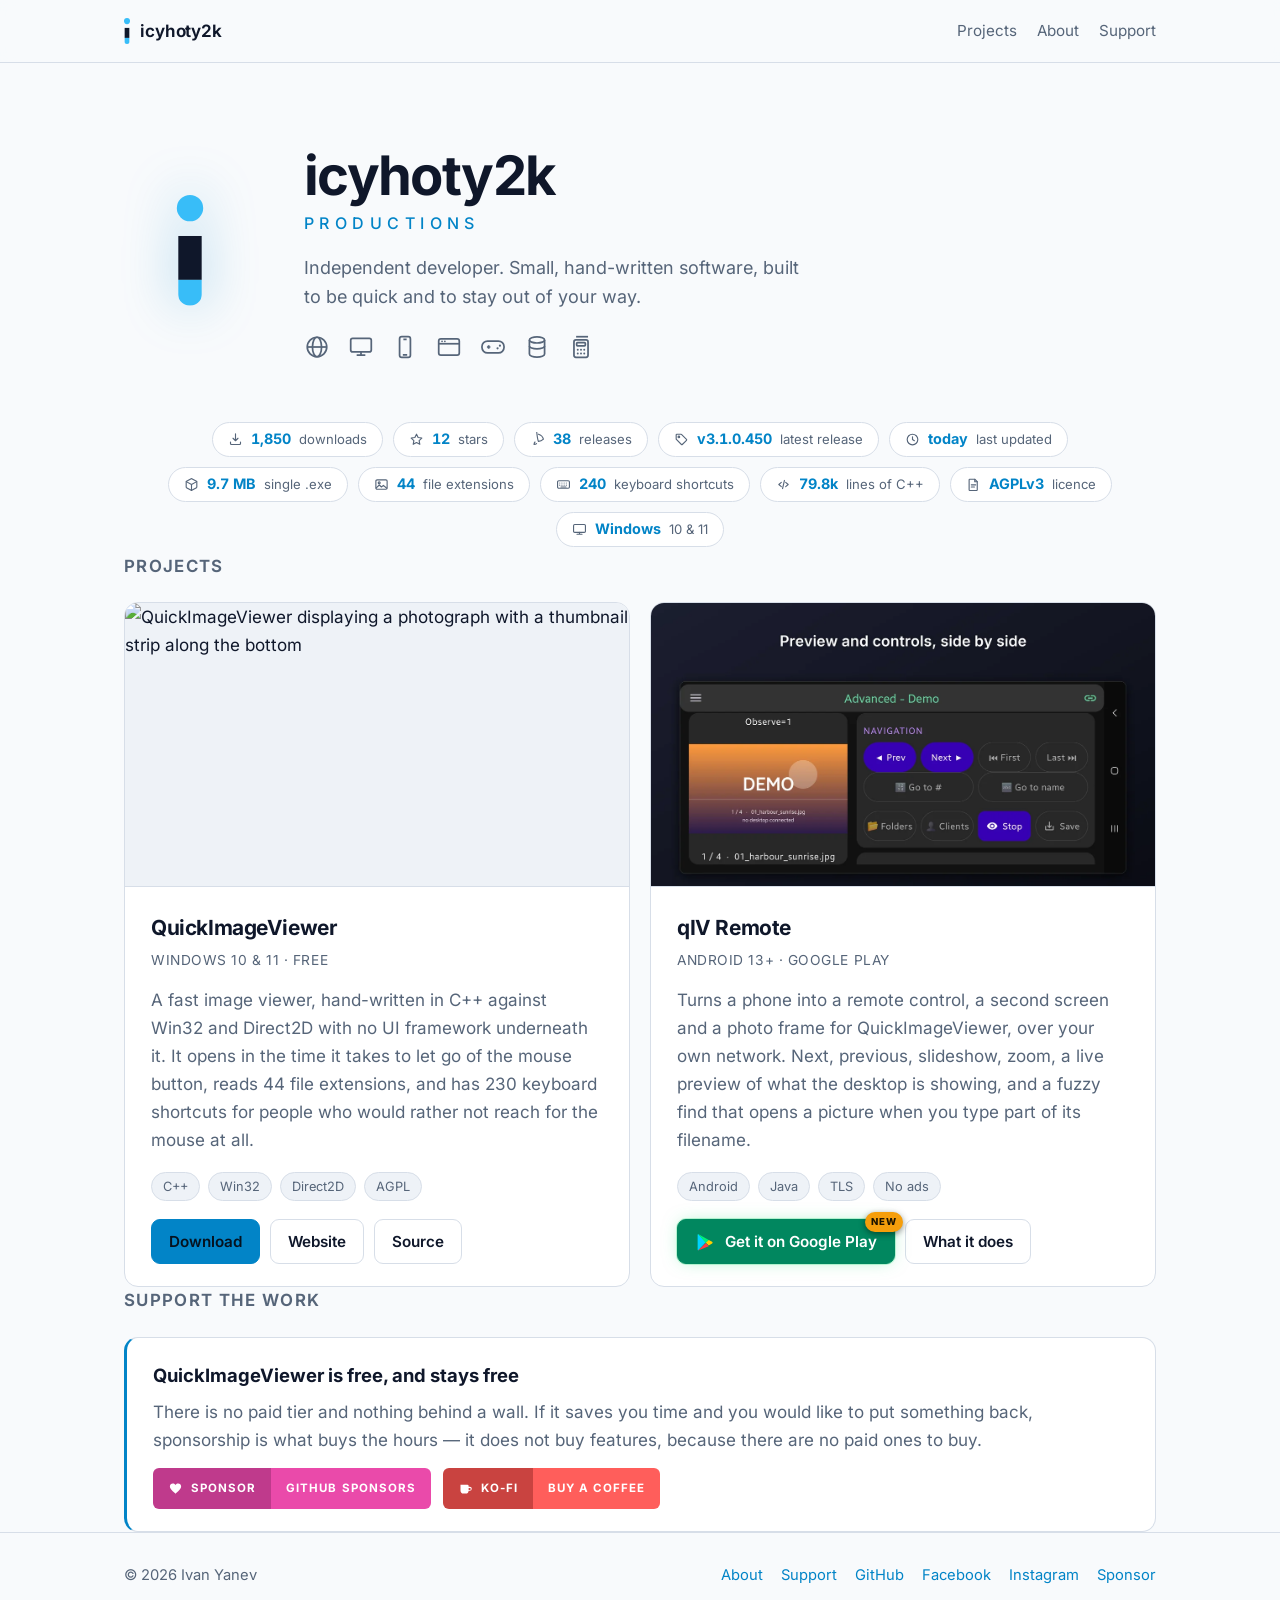
==== commit cdc20fe6: "chore: refresh the statistics strip [skip ci]" ====
--- a/index.html
+++ b/index.html
@@ -156,7 +156,7 @@
 <!-- STATS-START -->
 <!-- Generated by tools/build-stats.py. Do not edit between the fences. -->
 <div class="statstrip">
-    <a class="stat" href="https://github.com/icyhoty2k/QuickImageViewer/releases"><svg width="15" height="15" viewBox="0 0 24 24" fill="none" stroke="currentColor" stroke-width="1.8" aria-hidden="true"><path d="M12 3v11m0 0 4-4m-4 4-4-4"/><path d="M4 16v2.5A1.5 1.5 0 0 0 5.5 20h13a1.5 1.5 0 0 0 1.5-1.5V16"/></svg><span class="stat-value">1,698</span><span class="stat-label">downloads</span></a>
+    <a class="stat" href="https://github.com/icyhoty2k/QuickImageViewer/releases"><svg width="15" height="15" viewBox="0 0 24 24" fill="none" stroke="currentColor" stroke-width="1.8" aria-hidden="true"><path d="M12 3v11m0 0 4-4m-4 4-4-4"/><path d="M4 16v2.5A1.5 1.5 0 0 0 5.5 20h13a1.5 1.5 0 0 0 1.5-1.5V16"/></svg><span class="stat-value">1,850</span><span class="stat-label">downloads</span></a>
     <a class="stat" href="https://github.com/icyhoty2k/QuickImageViewer/stargazers"><svg width="15" height="15" viewBox="0 0 24 24" fill="none" stroke="currentColor" stroke-width="1.8" aria-hidden="true"><path d="m12 3.5 2.6 5.4 5.9.8-4.3 4.1 1.1 5.9-5.3-2.9-5.3 2.9 1.1-5.9L3.5 9.7l5.9-.8z"/></svg><span class="stat-value">12</span><span class="stat-label">stars</span></a>
     <a class="stat" href="https://github.com/icyhoty2k/QuickImageViewer/releases"><svg width="15" height="15" viewBox="0 0 24 24" fill="none" stroke="currentColor" stroke-width="1.8" aria-hidden="true"><path d="M13.5 3.5c4 1 7 4 8 8-2.5 2.5-5.5 3.5-8 3.5-1.5-3-3-4.5-6-60-2.5 1-5.5 3.5-8 1.3.3 1.8.4 2.5.5Z"/><path d="M8 16c-1.5 1.5-1.5 4-1.5 4s2.5 0 4-1.5"/></svg><span class="stat-value">38</span><span class="stat-label">releases</span></a>
     <a class="stat" href="https://github.com/icyhoty2k/QuickImageViewer/releases/latest"><svg width="15" height="15" viewBox="0 0 24 24" fill="none" stroke="currentColor" stroke-width="1.8" aria-hidden="true"><path d="M3.5 11.2V4.5a1 1 0 0 1 1-1h6.7a1 1 0 0 1 .7.3l8.1 8.1a1 1 0 0 1 0 1.4l-6.7 6.7a1 1 0 0 1-1.4 0L3.8 11.9a1 1 0 0 1-.3-.7Z"/><circle cx="7.8" cy="7.8" r="1.3"/></svg><span class="stat-value">v3.1.0.450</span><span class="stat-label">latest release</span></a>
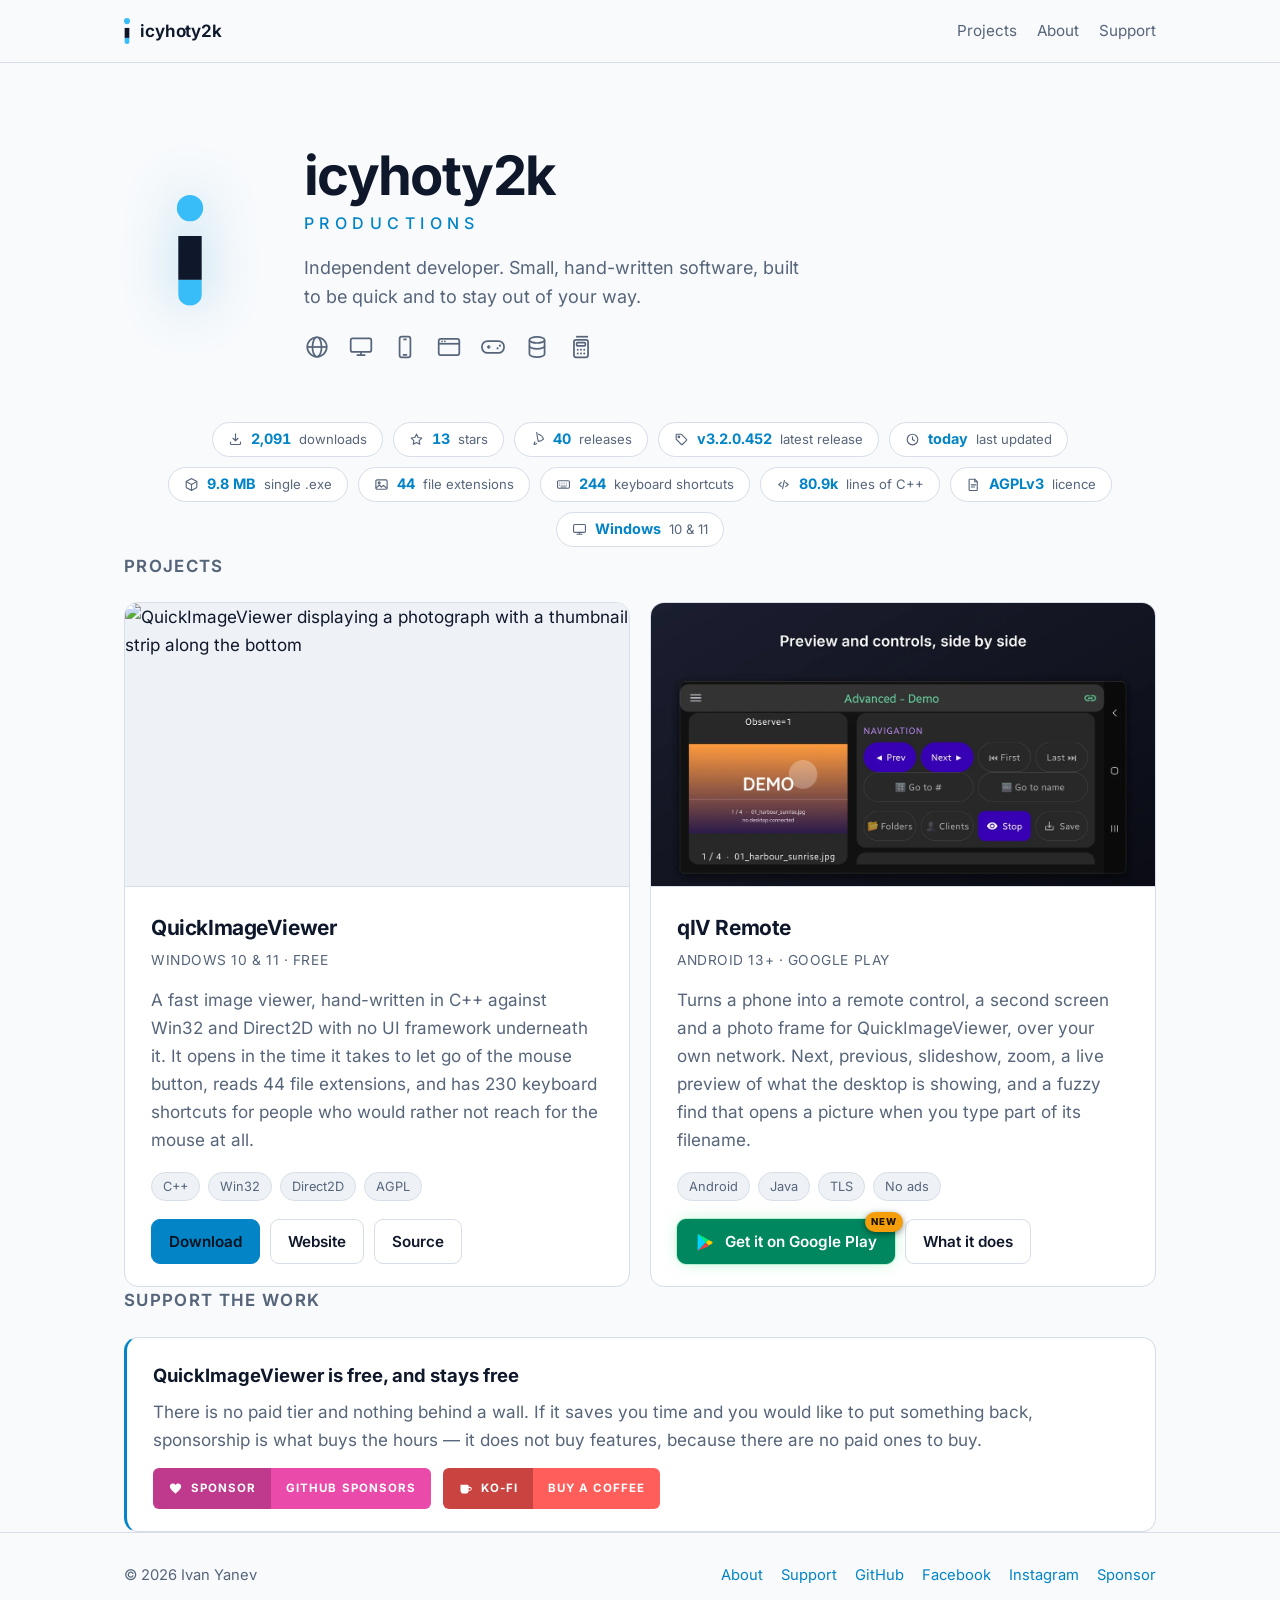
==== commit ea78ef86: "chore: refresh the statistics strip [skip ci]" ====
--- a/index.html
+++ b/index.html
@@ -156,15 +156,15 @@
 <!-- STATS-START -->
 <!-- Generated by tools/build-stats.py. Do not edit between the fences. -->
 <div class="statstrip">
-    <a class="stat" href="https://github.com/icyhoty2k/QuickImageViewer/releases"><svg width="15" height="15" viewBox="0 0 24 24" fill="none" stroke="currentColor" stroke-width="1.8" aria-hidden="true"><path d="M12 3v11m0 0 4-4m-4 4-4-4"/><path d="M4 16v2.5A1.5 1.5 0 0 0 5.5 20h13a1.5 1.5 0 0 0 1.5-1.5V16"/></svg><span class="stat-value">1,850</span><span class="stat-label">downloads</span></a>
-    <a class="stat" href="https://github.com/icyhoty2k/QuickImageViewer/stargazers"><svg width="15" height="15" viewBox="0 0 24 24" fill="none" stroke="currentColor" stroke-width="1.8" aria-hidden="true"><path d="m12 3.5 2.6 5.4 5.9.8-4.3 4.1 1.1 5.9-5.3-2.9-5.3 2.9 1.1-5.9L3.5 9.7l5.9-.8z"/></svg><span class="stat-value">12</span><span class="stat-label">stars</span></a>
-    <a class="stat" href="https://github.com/icyhoty2k/QuickImageViewer/releases"><svg width="15" height="15" viewBox="0 0 24 24" fill="none" stroke="currentColor" stroke-width="1.8" aria-hidden="true"><path d="M13.5 3.5c4 1 7 4 8 8-2.5 2.5-5.5 3.5-8 3.5-1.5-3-3-4.5-6-60-2.5 1-5.5 3.5-8 1.3.3 1.8.4 2.5.5Z"/><path d="M8 16c-1.5 1.5-1.5 4-1.5 4s2.5 0 4-1.5"/></svg><span class="stat-value">38</span><span class="stat-label">releases</span></a>
-    <a class="stat" href="https://github.com/icyhoty2k/QuickImageViewer/releases/latest"><svg width="15" height="15" viewBox="0 0 24 24" fill="none" stroke="currentColor" stroke-width="1.8" aria-hidden="true"><path d="M3.5 11.2V4.5a1 1 0 0 1 1-1h6.7a1 1 0 0 1 .7.3l8.1 8.1a1 1 0 0 1 0 1.4l-6.7 6.7a1 1 0 0 1-1.4 0L3.8 11.9a1 1 0 0 1-.3-.7Z"/><circle cx="7.8" cy="7.8" r="1.3"/></svg><span class="stat-value">v3.1.0.450</span><span class="stat-label">latest release</span></a>
+    <a class="stat" href="https://github.com/icyhoty2k/QuickImageViewer/releases"><svg width="15" height="15" viewBox="0 0 24 24" fill="none" stroke="currentColor" stroke-width="1.8" aria-hidden="true"><path d="M12 3v11m0 0 4-4m-4 4-4-4"/><path d="M4 16v2.5A1.5 1.5 0 0 0 5.5 20h13a1.5 1.5 0 0 0 1.5-1.5V16"/></svg><span class="stat-value">2,091</span><span class="stat-label">downloads</span></a>
+    <a class="stat" href="https://github.com/icyhoty2k/QuickImageViewer/stargazers"><svg width="15" height="15" viewBox="0 0 24 24" fill="none" stroke="currentColor" stroke-width="1.8" aria-hidden="true"><path d="m12 3.5 2.6 5.4 5.9.8-4.3 4.1 1.1 5.9-5.3-2.9-5.3 2.9 1.1-5.9L3.5 9.7l5.9-.8z"/></svg><span class="stat-value">13</span><span class="stat-label">stars</span></a>
+    <a class="stat" href="https://github.com/icyhoty2k/QuickImageViewer/releases"><svg width="15" height="15" viewBox="0 0 24 24" fill="none" stroke="currentColor" stroke-width="1.8" aria-hidden="true"><path d="M13.5 3.5c4 1 7 4 8 8-2.5 2.5-5.5 3.5-8 3.5-1.5-3-3-4.5-6-60-2.5 1-5.5 3.5-8 1.3.3 1.8.4 2.5.5Z"/><path d="M8 16c-1.5 1.5-1.5 4-1.5 4s2.5 0 4-1.5"/></svg><span class="stat-value">40</span><span class="stat-label">releases</span></a>
+    <a class="stat" href="https://github.com/icyhoty2k/QuickImageViewer/releases/latest"><svg width="15" height="15" viewBox="0 0 24 24" fill="none" stroke="currentColor" stroke-width="1.8" aria-hidden="true"><path d="M3.5 11.2V4.5a1 1 0 0 1 1-1h6.7a1 1 0 0 1 .7.3l8.1 8.1a1 1 0 0 1 0 1.4l-6.7 6.7a1 1 0 0 1-1.4 0L3.8 11.9a1 1 0 0 1-.3-.7Z"/><circle cx="7.8" cy="7.8" r="1.3"/></svg><span class="stat-value">v3.2.0.452</span><span class="stat-label">latest release</span></a>
     <a class="stat" href="https://github.com/icyhoty2k/QuickImageViewer/commits"><svg width="15" height="15" viewBox="0 0 24 24" fill="none" stroke="currentColor" stroke-width="1.8" aria-hidden="true"><circle cx="12" cy="12" r="8.5"/><path d="M12 7.5V12l3 2"/></svg><span class="stat-value">today</span><span class="stat-label">last updated</span></a>
-    <a class="stat" href="https://github.com/icyhoty2k/QuickImageViewer/releases/latest"><svg width="15" height="15" viewBox="0 0 24 24" fill="none" stroke="currentColor" stroke-width="1.8" aria-hidden="true"><path d="M20.5 7.8v8.4a1 1 0 0 1-.5.9l-7.5 4.2a1 1 0 0 1-1 0L4 17.1a1 1 0 0 1-.5-.9V7.8a1 1 0 0 1 .5-.9L11.5 2.7a1 1 0 0 1 1 0L20 6.9a1 1 0 0 1 .5.9Z"/><path d="m3.7 7.4 8.3 4.6 8.3-4.6M12 21.5V12"/></svg><span class="stat-value">9.7 MB</span><span class="stat-label">single .exe</span></a>
+    <a class="stat" href="https://github.com/icyhoty2k/QuickImageViewer/releases/latest"><svg width="15" height="15" viewBox="0 0 24 24" fill="none" stroke="currentColor" stroke-width="1.8" aria-hidden="true"><path d="M20.5 7.8v8.4a1 1 0 0 1-.5.9l-7.5 4.2a1 1 0 0 1-1 0L4 17.1a1 1 0 0 1-.5-.9V7.8a1 1 0 0 1 .5-.9L11.5 2.7a1 1 0 0 1 1 0L20 6.9a1 1 0 0 1 .5.9Z"/><path d="m3.7 7.4 8.3 4.6 8.3-4.6M12 21.5V12"/></svg><span class="stat-value">9.8 MB</span><span class="stat-label">single .exe</span></a>
     <a class="stat" href="https://icyhoty2k.github.io/QuickImageViewer/#format-support"><svg width="15" height="15" viewBox="0 0 24 24" fill="none" stroke="currentColor" stroke-width="1.8" aria-hidden="true"><rect x="3" y="4.5" width="18" height="15" rx="2"/><circle cx="8.3" cy="9.3" r="1.6"/><path d="m3.6 17.4 4.9-4.6 3.4 3.2 3.1-2.7 5.4 4.7"/></svg><span class="stat-value">44</span><span class="stat-label">file extensions</span></a>
-    <a class="stat" href="https://icyhoty2k.github.io/QuickImageViewer/shortcuts.html"><svg width="15" height="15" viewBox="0 0 24 24" fill="none" stroke="currentColor" stroke-width="1.8" aria-hidden="true"><rect x="2.5" y="6" width="19" height="12" rx="2"/><path d="M6 9.5h.01M9.5 9.5h.01M13 9.5h.01M16.5 9.5h.01M6 13h.01M9.5 13h.01M13 13h.01M16.5 13h.01M8 16h8"/></svg><span class="stat-value">240</span><span class="stat-label">keyboard shortcuts</span></a>
-    <a class="stat" href="https://github.com/icyhoty2k/QuickImageViewer"><svg width="15" height="15" viewBox="0 0 24 24" fill="none" stroke="currentColor" stroke-width="1.8" aria-hidden="true"><path d="m8.5 8.5-4 3.5 4 3.5M15.5 8.5l4 3.5-4 3.5M13.5 5.5l-3 13"/></svg><span class="stat-value">79.8k</span><span class="stat-label">lines of C++</span></a>
+    <a class="stat" href="https://icyhoty2k.github.io/QuickImageViewer/shortcuts.html"><svg width="15" height="15" viewBox="0 0 24 24" fill="none" stroke="currentColor" stroke-width="1.8" aria-hidden="true"><rect x="2.5" y="6" width="19" height="12" rx="2"/><path d="M6 9.5h.01M9.5 9.5h.01M13 9.5h.01M16.5 9.5h.01M6 13h.01M9.5 13h.01M13 13h.01M16.5 13h.01M8 16h8"/></svg><span class="stat-value">244</span><span class="stat-label">keyboard shortcuts</span></a>
+    <a class="stat" href="https://github.com/icyhoty2k/QuickImageViewer"><svg width="15" height="15" viewBox="0 0 24 24" fill="none" stroke="currentColor" stroke-width="1.8" aria-hidden="true"><path d="m8.5 8.5-4 3.5 4 3.5M15.5 8.5l4 3.5-4 3.5M13.5 5.5l-3 13"/></svg><span class="stat-value">80.9k</span><span class="stat-label">lines of C++</span></a>
     <a class="stat" href="https://github.com/icyhoty2k/QuickImageViewer/blob/main/LICENSE"><svg width="15" height="15" viewBox="0 0 24 24" fill="none" stroke="currentColor" stroke-width="1.8" aria-hidden="true"><path d="M6 3.5h8l4 4v13a1 1 0 0 1-1 1H6a1 1 0 0 1-1-1v-16a1 1 0 0 1 1-1Z"/><path d="M14 3.5v4h4M8.5 12.5h7M8.5 16h5"/></svg><span class="stat-value">AGPLv3</span><span class="stat-label">licence</span></a>
     <a class="stat" href="https://icyhoty2k.github.io/QuickImageViewer/"><svg width="15" height="15" viewBox="0 0 24 24" fill="none" stroke="currentColor" stroke-width="1.8" aria-hidden="true"><rect x="2.5" y="4" width="19" height="12.5" rx="1.8"/><path d="M12 16.5v3M8 19.5h8"/></svg><span class="stat-value">Windows</span><span class="stat-label">10 &amp; 11</span></a>
 </div>
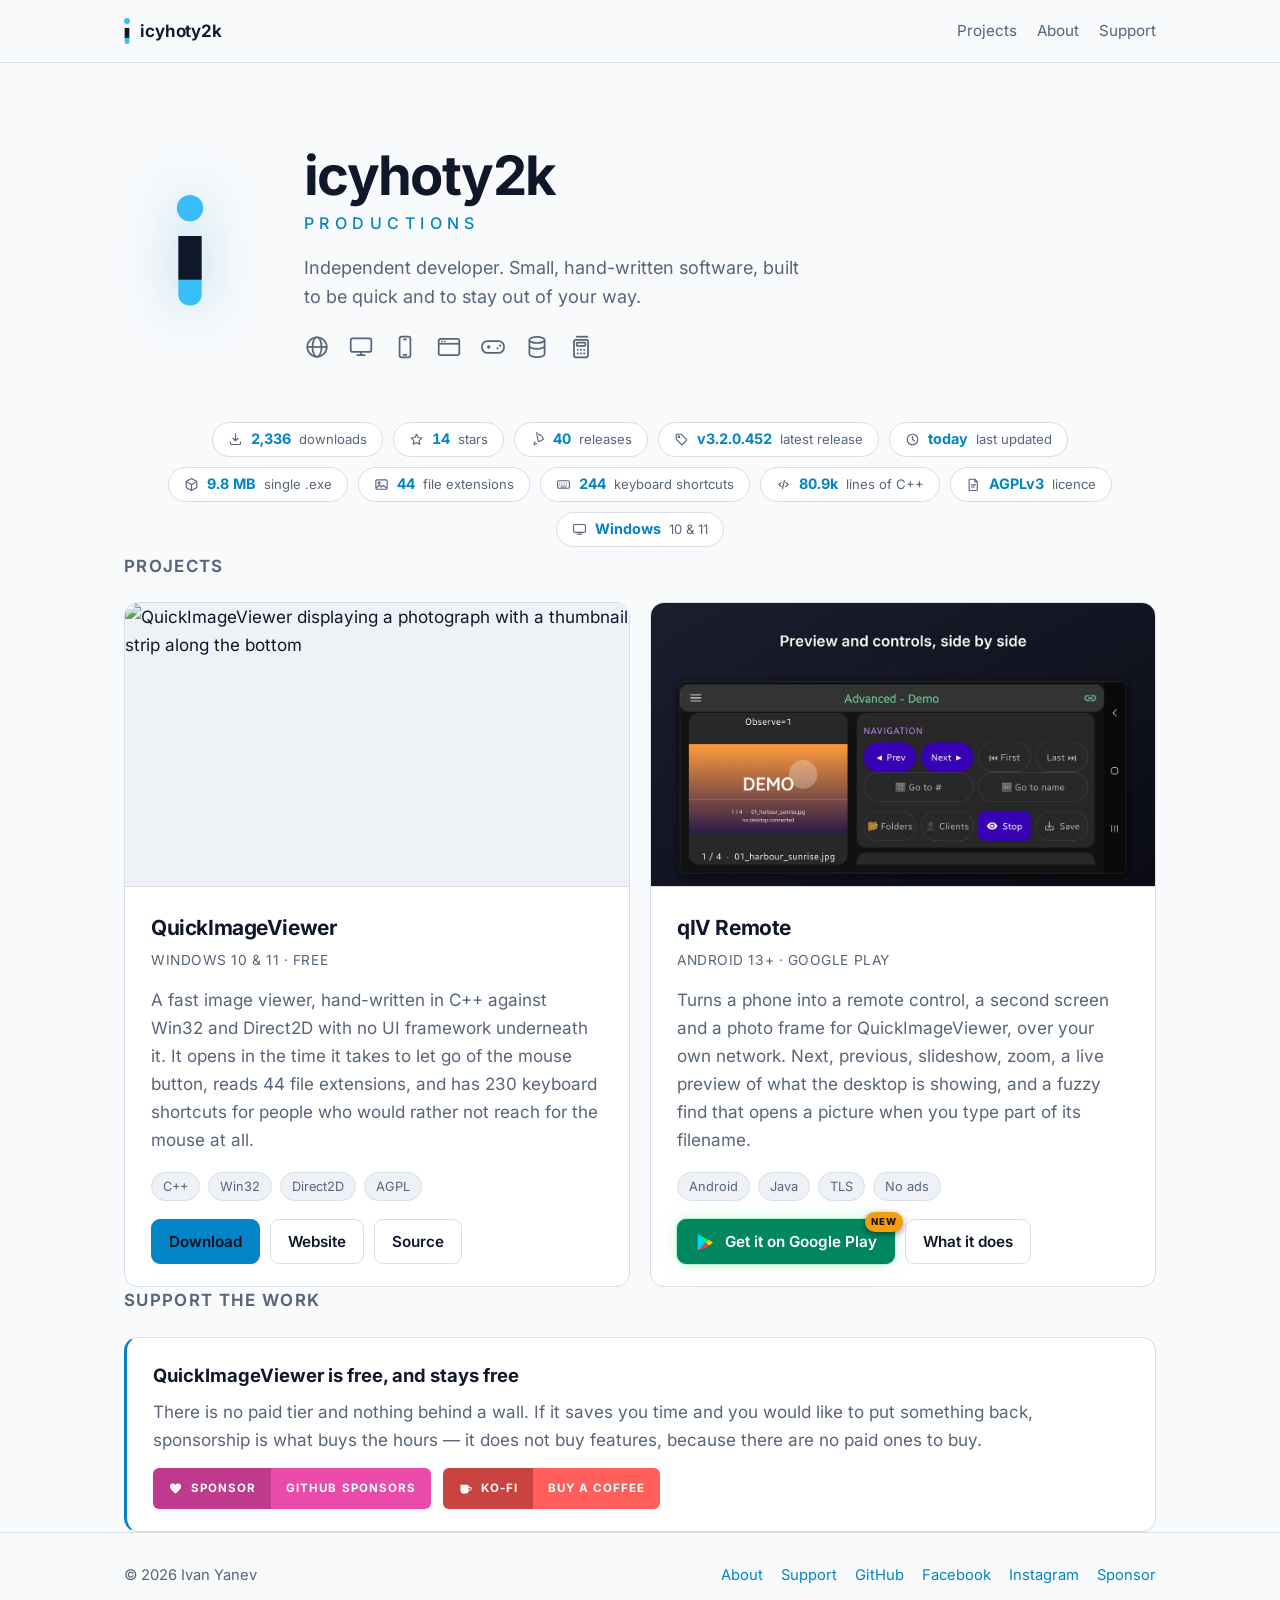
==== commit f30294af: "chore: refresh the statistics strip [skip ci]" ====
--- a/index.html
+++ b/index.html
@@ -156,8 +156,8 @@
 <!-- STATS-START -->
 <!-- Generated by tools/build-stats.py. Do not edit between the fences. -->
 <div class="statstrip">
-    <a class="stat" href="https://github.com/icyhoty2k/QuickImageViewer/releases"><svg width="15" height="15" viewBox="0 0 24 24" fill="none" stroke="currentColor" stroke-width="1.8" aria-hidden="true"><path d="M12 3v11m0 0 4-4m-4 4-4-4"/><path d="M4 16v2.5A1.5 1.5 0 0 0 5.5 20h13a1.5 1.5 0 0 0 1.5-1.5V16"/></svg><span class="stat-value">2,091</span><span class="stat-label">downloads</span></a>
-    <a class="stat" href="https://github.com/icyhoty2k/QuickImageViewer/stargazers"><svg width="15" height="15" viewBox="0 0 24 24" fill="none" stroke="currentColor" stroke-width="1.8" aria-hidden="true"><path d="m12 3.5 2.6 5.4 5.9.8-4.3 4.1 1.1 5.9-5.3-2.9-5.3 2.9 1.1-5.9L3.5 9.7l5.9-.8z"/></svg><span class="stat-value">13</span><span class="stat-label">stars</span></a>
+    <a class="stat" href="https://github.com/icyhoty2k/QuickImageViewer/releases"><svg width="15" height="15" viewBox="0 0 24 24" fill="none" stroke="currentColor" stroke-width="1.8" aria-hidden="true"><path d="M12 3v11m0 0 4-4m-4 4-4-4"/><path d="M4 16v2.5A1.5 1.5 0 0 0 5.5 20h13a1.5 1.5 0 0 0 1.5-1.5V16"/></svg><span class="stat-value">2,336</span><span class="stat-label">downloads</span></a>
+    <a class="stat" href="https://github.com/icyhoty2k/QuickImageViewer/stargazers"><svg width="15" height="15" viewBox="0 0 24 24" fill="none" stroke="currentColor" stroke-width="1.8" aria-hidden="true"><path d="m12 3.5 2.6 5.4 5.9.8-4.3 4.1 1.1 5.9-5.3-2.9-5.3 2.9 1.1-5.9L3.5 9.7l5.9-.8z"/></svg><span class="stat-value">14</span><span class="stat-label">stars</span></a>
     <a class="stat" href="https://github.com/icyhoty2k/QuickImageViewer/releases"><svg width="15" height="15" viewBox="0 0 24 24" fill="none" stroke="currentColor" stroke-width="1.8" aria-hidden="true"><path d="M13.5 3.5c4 1 7 4 8 8-2.5 2.5-5.5 3.5-8 3.5-1.5-3-3-4.5-6-60-2.5 1-5.5 3.5-8 1.3.3 1.8.4 2.5.5Z"/><path d="M8 16c-1.5 1.5-1.5 4-1.5 4s2.5 0 4-1.5"/></svg><span class="stat-value">40</span><span class="stat-label">releases</span></a>
     <a class="stat" href="https://github.com/icyhoty2k/QuickImageViewer/releases/latest"><svg width="15" height="15" viewBox="0 0 24 24" fill="none" stroke="currentColor" stroke-width="1.8" aria-hidden="true"><path d="M3.5 11.2V4.5a1 1 0 0 1 1-1h6.7a1 1 0 0 1 .7.3l8.1 8.1a1 1 0 0 1 0 1.4l-6.7 6.7a1 1 0 0 1-1.4 0L3.8 11.9a1 1 0 0 1-.3-.7Z"/><circle cx="7.8" cy="7.8" r="1.3"/></svg><span class="stat-value">v3.2.0.452</span><span class="stat-label">latest release</span></a>
     <a class="stat" href="https://github.com/icyhoty2k/QuickImageViewer/commits"><svg width="15" height="15" viewBox="0 0 24 24" fill="none" stroke="currentColor" stroke-width="1.8" aria-hidden="true"><circle cx="12" cy="12" r="8.5"/><path d="M12 7.5V12l3 2"/></svg><span class="stat-value">today</span><span class="stat-label">last updated</span></a>
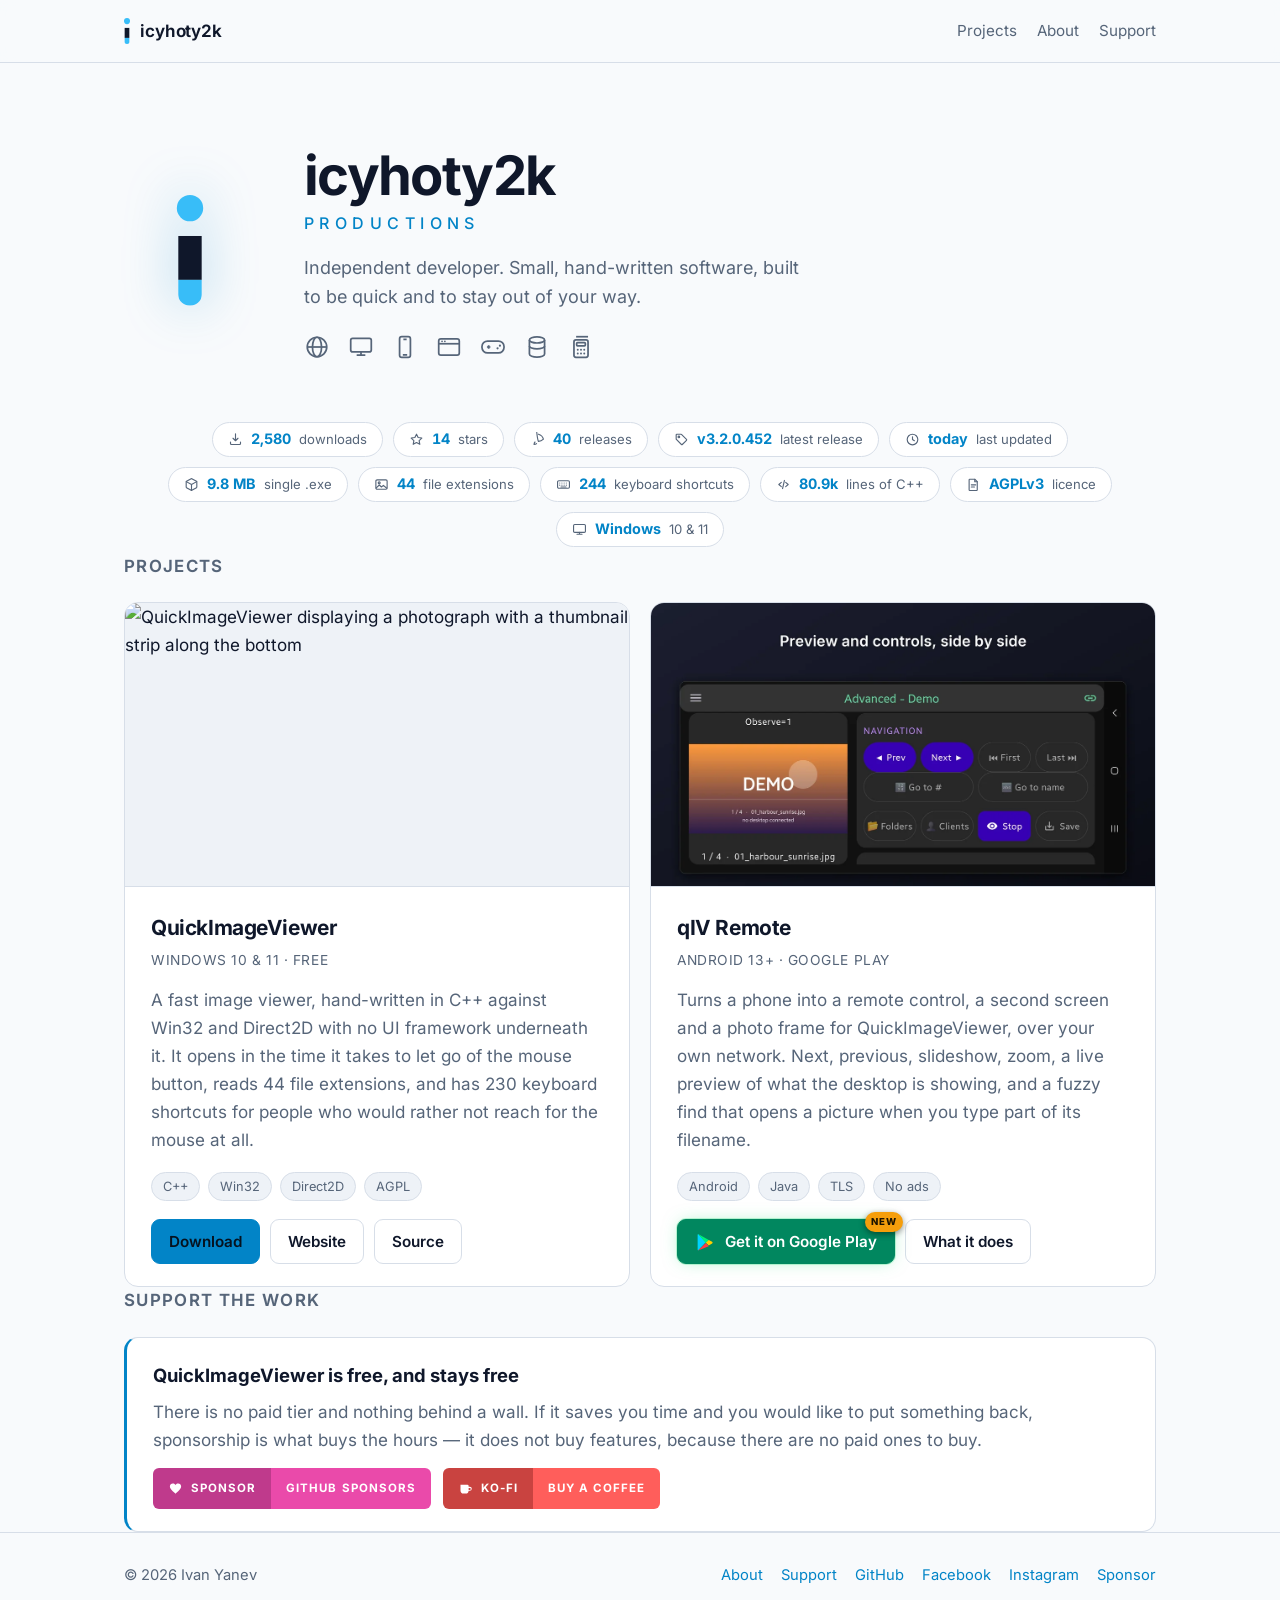
==== commit 45b9f78f: "chore: refresh the statistics strip [skip ci]" ====
--- a/index.html
+++ b/index.html
@@ -156,7 +156,7 @@
 <!-- STATS-START -->
 <!-- Generated by tools/build-stats.py. Do not edit between the fences. -->
 <div class="statstrip">
-    <a class="stat" href="https://github.com/icyhoty2k/QuickImageViewer/releases"><svg width="15" height="15" viewBox="0 0 24 24" fill="none" stroke="currentColor" stroke-width="1.8" aria-hidden="true"><path d="M12 3v11m0 0 4-4m-4 4-4-4"/><path d="M4 16v2.5A1.5 1.5 0 0 0 5.5 20h13a1.5 1.5 0 0 0 1.5-1.5V16"/></svg><span class="stat-value">2,336</span><span class="stat-label">downloads</span></a>
+    <a class="stat" href="https://github.com/icyhoty2k/QuickImageViewer/releases"><svg width="15" height="15" viewBox="0 0 24 24" fill="none" stroke="currentColor" stroke-width="1.8" aria-hidden="true"><path d="M12 3v11m0 0 4-4m-4 4-4-4"/><path d="M4 16v2.5A1.5 1.5 0 0 0 5.5 20h13a1.5 1.5 0 0 0 1.5-1.5V16"/></svg><span class="stat-value">2,580</span><span class="stat-label">downloads</span></a>
     <a class="stat" href="https://github.com/icyhoty2k/QuickImageViewer/stargazers"><svg width="15" height="15" viewBox="0 0 24 24" fill="none" stroke="currentColor" stroke-width="1.8" aria-hidden="true"><path d="m12 3.5 2.6 5.4 5.9.8-4.3 4.1 1.1 5.9-5.3-2.9-5.3 2.9 1.1-5.9L3.5 9.7l5.9-.8z"/></svg><span class="stat-value">14</span><span class="stat-label">stars</span></a>
     <a class="stat" href="https://github.com/icyhoty2k/QuickImageViewer/releases"><svg width="15" height="15" viewBox="0 0 24 24" fill="none" stroke="currentColor" stroke-width="1.8" aria-hidden="true"><path d="M13.5 3.5c4 1 7 4 8 8-2.5 2.5-5.5 3.5-8 3.5-1.5-3-3-4.5-6-60-2.5 1-5.5 3.5-8 1.3.3 1.8.4 2.5.5Z"/><path d="M8 16c-1.5 1.5-1.5 4-1.5 4s2.5 0 4-1.5"/></svg><span class="stat-value">40</span><span class="stat-label">releases</span></a>
     <a class="stat" href="https://github.com/icyhoty2k/QuickImageViewer/releases/latest"><svg width="15" height="15" viewBox="0 0 24 24" fill="none" stroke="currentColor" stroke-width="1.8" aria-hidden="true"><path d="M3.5 11.2V4.5a1 1 0 0 1 1-1h6.7a1 1 0 0 1 .7.3l8.1 8.1a1 1 0 0 1 0 1.4l-6.7 6.7a1 1 0 0 1-1.4 0L3.8 11.9a1 1 0 0 1-.3-.7Z"/><circle cx="7.8" cy="7.8" r="1.3"/></svg><span class="stat-value">v3.2.0.452</span><span class="stat-label">latest release</span></a>
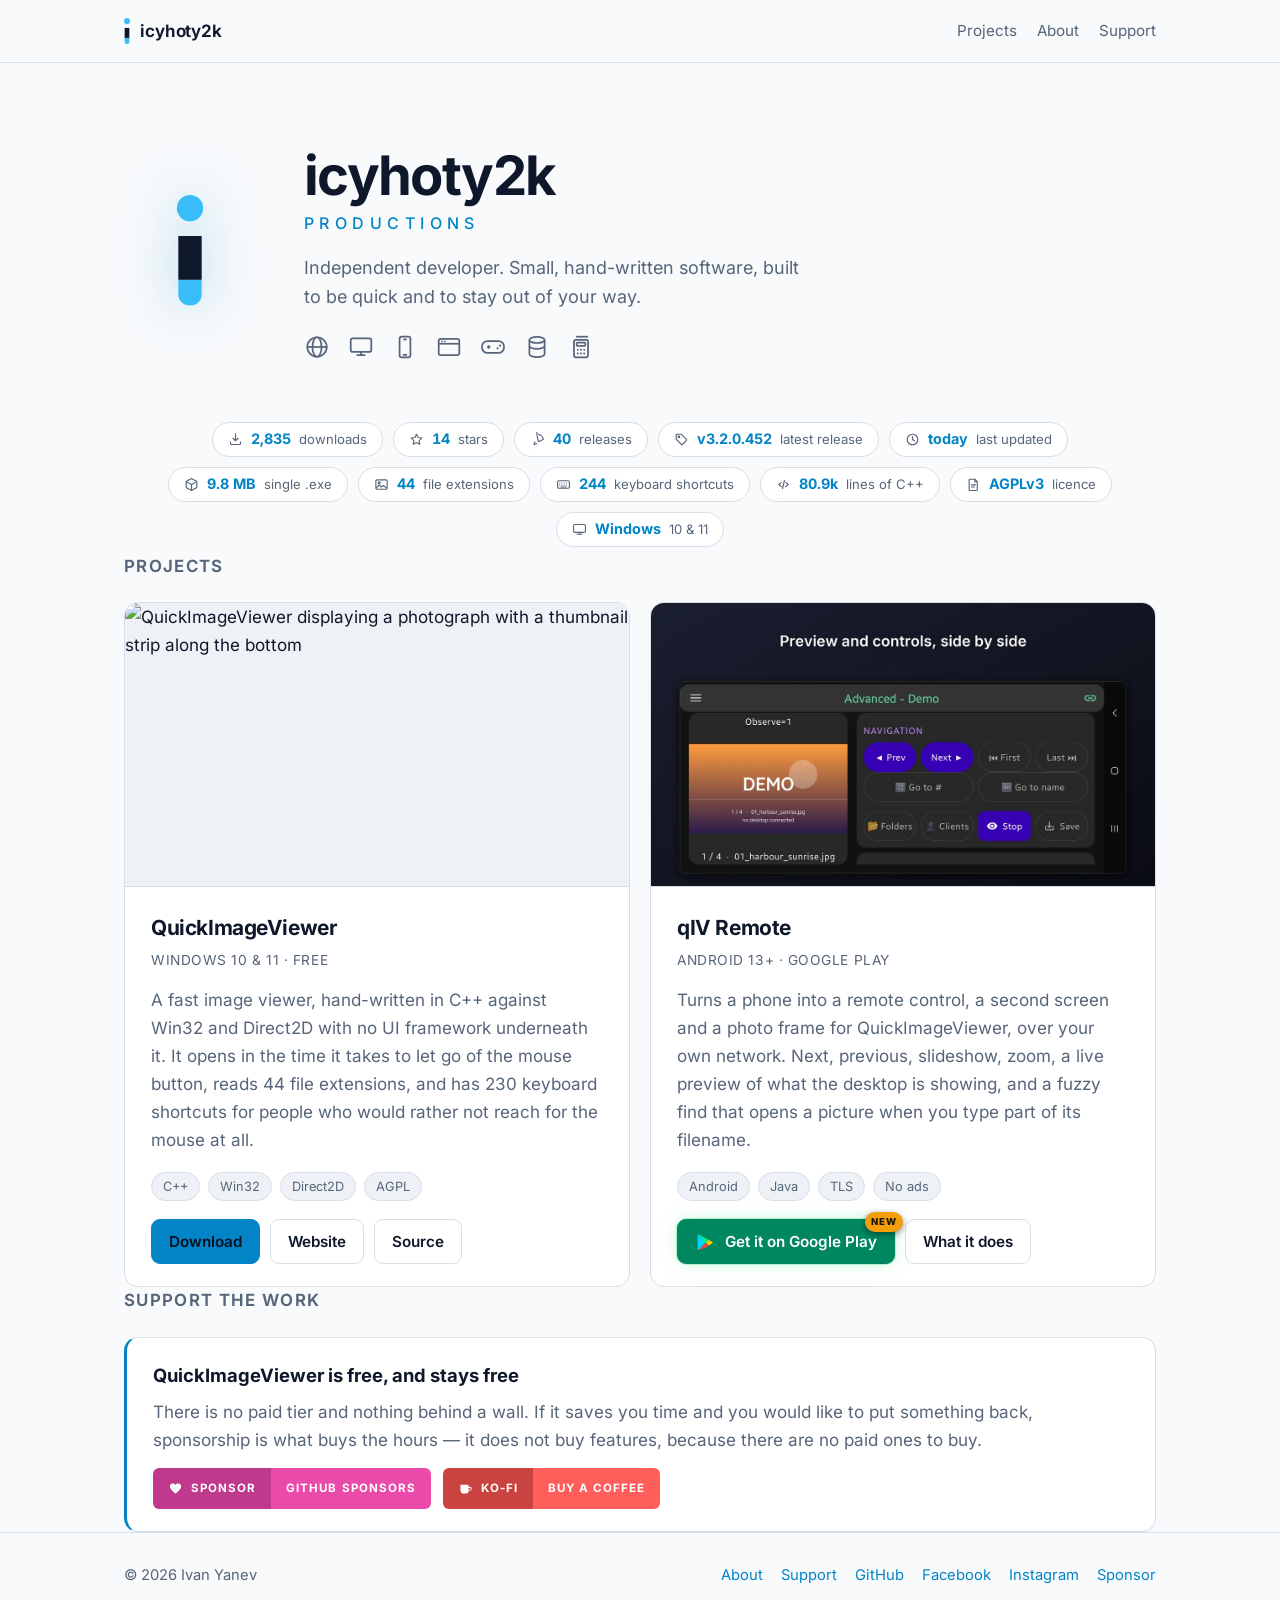
==== commit 46f021cc: "chore: refresh the statistics strip [skip ci]" ====
--- a/index.html
+++ b/index.html
@@ -156,7 +156,7 @@
 <!-- STATS-START -->
 <!-- Generated by tools/build-stats.py. Do not edit between the fences. -->
 <div class="statstrip">
-    <a class="stat" href="https://github.com/icyhoty2k/QuickImageViewer/releases"><svg width="15" height="15" viewBox="0 0 24 24" fill="none" stroke="currentColor" stroke-width="1.8" aria-hidden="true"><path d="M12 3v11m0 0 4-4m-4 4-4-4"/><path d="M4 16v2.5A1.5 1.5 0 0 0 5.5 20h13a1.5 1.5 0 0 0 1.5-1.5V16"/></svg><span class="stat-value">2,580</span><span class="stat-label">downloads</span></a>
+    <a class="stat" href="https://github.com/icyhoty2k/QuickImageViewer/releases"><svg width="15" height="15" viewBox="0 0 24 24" fill="none" stroke="currentColor" stroke-width="1.8" aria-hidden="true"><path d="M12 3v11m0 0 4-4m-4 4-4-4"/><path d="M4 16v2.5A1.5 1.5 0 0 0 5.5 20h13a1.5 1.5 0 0 0 1.5-1.5V16"/></svg><span class="stat-value">2,835</span><span class="stat-label">downloads</span></a>
     <a class="stat" href="https://github.com/icyhoty2k/QuickImageViewer/stargazers"><svg width="15" height="15" viewBox="0 0 24 24" fill="none" stroke="currentColor" stroke-width="1.8" aria-hidden="true"><path d="m12 3.5 2.6 5.4 5.9.8-4.3 4.1 1.1 5.9-5.3-2.9-5.3 2.9 1.1-5.9L3.5 9.7l5.9-.8z"/></svg><span class="stat-value">14</span><span class="stat-label">stars</span></a>
     <a class="stat" href="https://github.com/icyhoty2k/QuickImageViewer/releases"><svg width="15" height="15" viewBox="0 0 24 24" fill="none" stroke="currentColor" stroke-width="1.8" aria-hidden="true"><path d="M13.5 3.5c4 1 7 4 8 8-2.5 2.5-5.5 3.5-8 3.5-1.5-3-3-4.5-6-60-2.5 1-5.5 3.5-8 1.3.3 1.8.4 2.5.5Z"/><path d="M8 16c-1.5 1.5-1.5 4-1.5 4s2.5 0 4-1.5"/></svg><span class="stat-value">40</span><span class="stat-label">releases</span></a>
     <a class="stat" href="https://github.com/icyhoty2k/QuickImageViewer/releases/latest"><svg width="15" height="15" viewBox="0 0 24 24" fill="none" stroke="currentColor" stroke-width="1.8" aria-hidden="true"><path d="M3.5 11.2V4.5a1 1 0 0 1 1-1h6.7a1 1 0 0 1 .7.3l8.1 8.1a1 1 0 0 1 0 1.4l-6.7 6.7a1 1 0 0 1-1.4 0L3.8 11.9a1 1 0 0 1-.3-.7Z"/><circle cx="7.8" cy="7.8" r="1.3"/></svg><span class="stat-value">v3.2.0.452</span><span class="stat-label">latest release</span></a>
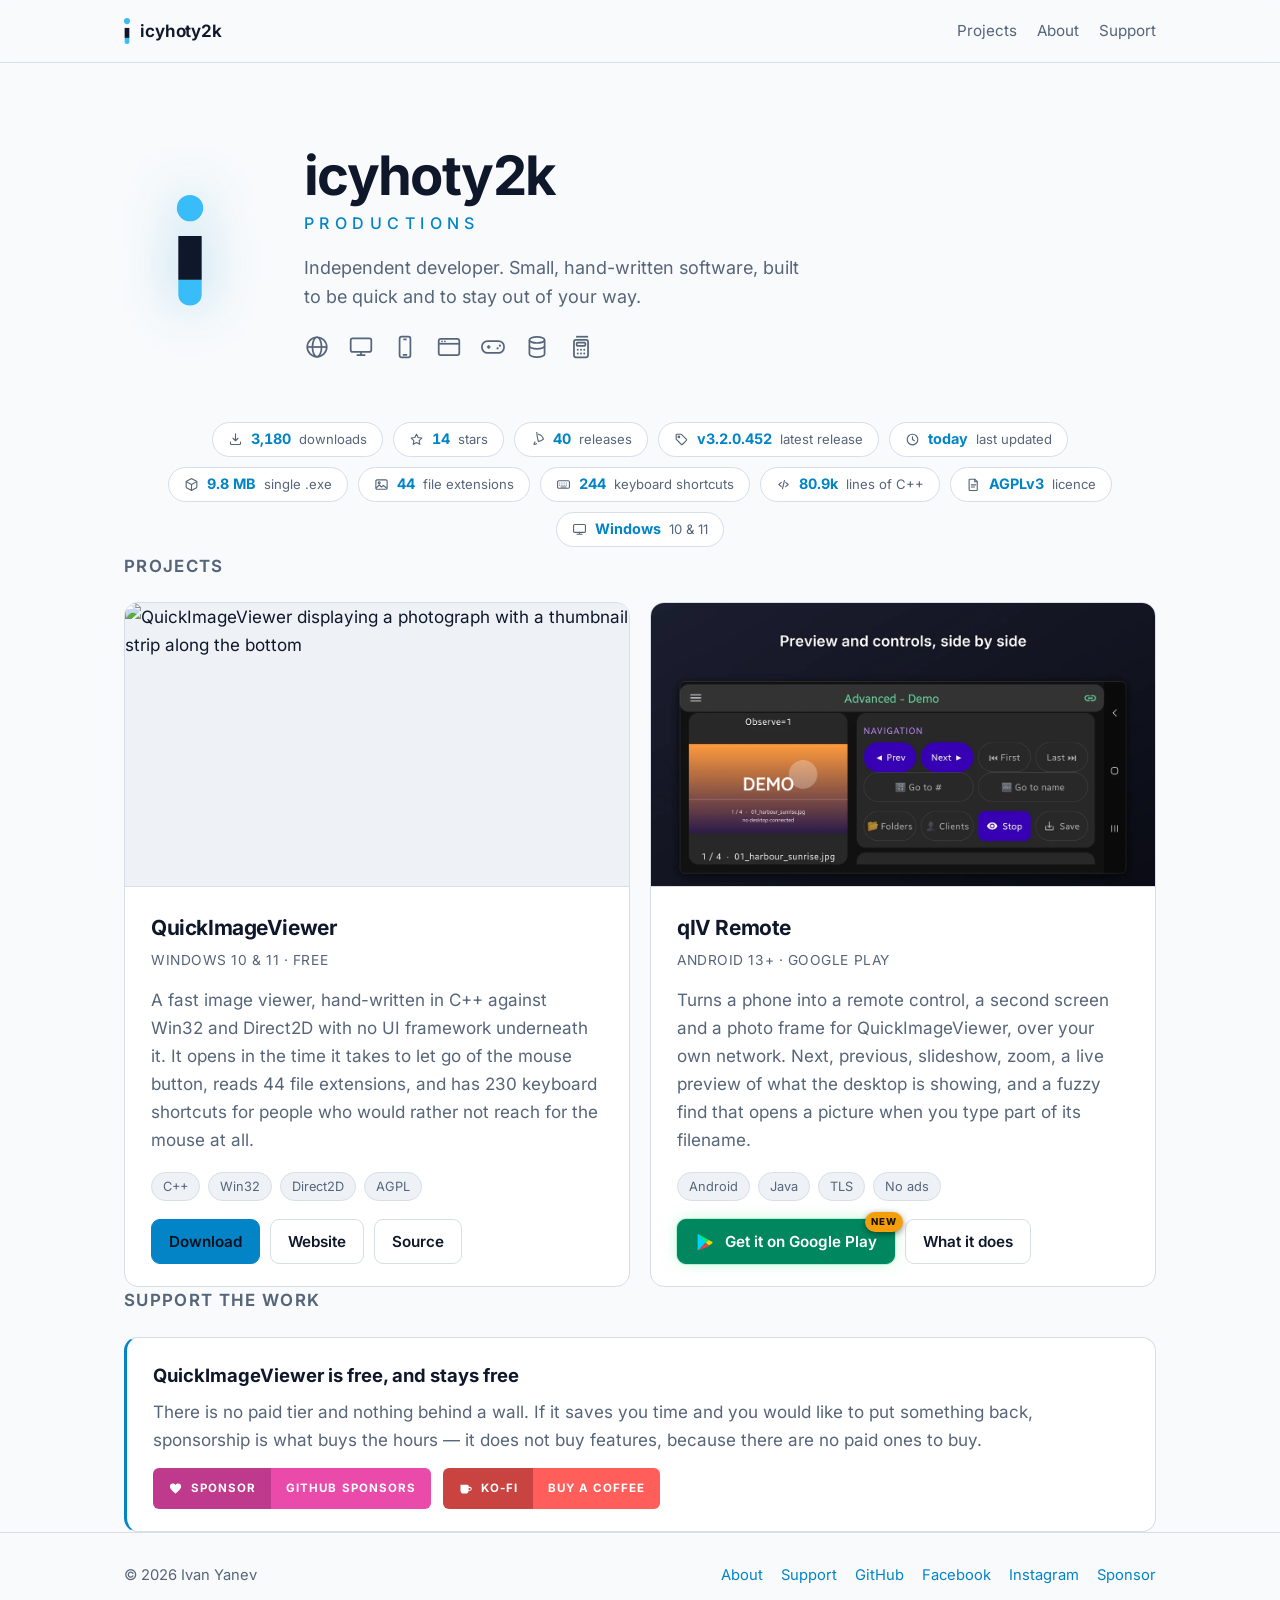
==== commit 73161556: "chore: refresh the statistics strip [skip ci]" ====
--- a/index.html
+++ b/index.html
@@ -156,7 +156,7 @@
 <!-- STATS-START -->
 <!-- Generated by tools/build-stats.py. Do not edit between the fences. -->
 <div class="statstrip">
-    <a class="stat" href="https://github.com/icyhoty2k/QuickImageViewer/releases"><svg width="15" height="15" viewBox="0 0 24 24" fill="none" stroke="currentColor" stroke-width="1.8" aria-hidden="true"><path d="M12 3v11m0 0 4-4m-4 4-4-4"/><path d="M4 16v2.5A1.5 1.5 0 0 0 5.5 20h13a1.5 1.5 0 0 0 1.5-1.5V16"/></svg><span class="stat-value">2,835</span><span class="stat-label">downloads</span></a>
+    <a class="stat" href="https://github.com/icyhoty2k/QuickImageViewer/releases"><svg width="15" height="15" viewBox="0 0 24 24" fill="none" stroke="currentColor" stroke-width="1.8" aria-hidden="true"><path d="M12 3v11m0 0 4-4m-4 4-4-4"/><path d="M4 16v2.5A1.5 1.5 0 0 0 5.5 20h13a1.5 1.5 0 0 0 1.5-1.5V16"/></svg><span class="stat-value">3,180</span><span class="stat-label">downloads</span></a>
     <a class="stat" href="https://github.com/icyhoty2k/QuickImageViewer/stargazers"><svg width="15" height="15" viewBox="0 0 24 24" fill="none" stroke="currentColor" stroke-width="1.8" aria-hidden="true"><path d="m12 3.5 2.6 5.4 5.9.8-4.3 4.1 1.1 5.9-5.3-2.9-5.3 2.9 1.1-5.9L3.5 9.7l5.9-.8z"/></svg><span class="stat-value">14</span><span class="stat-label">stars</span></a>
     <a class="stat" href="https://github.com/icyhoty2k/QuickImageViewer/releases"><svg width="15" height="15" viewBox="0 0 24 24" fill="none" stroke="currentColor" stroke-width="1.8" aria-hidden="true"><path d="M13.5 3.5c4 1 7 4 8 8-2.5 2.5-5.5 3.5-8 3.5-1.5-3-3-4.5-6-60-2.5 1-5.5 3.5-8 1.3.3 1.8.4 2.5.5Z"/><path d="M8 16c-1.5 1.5-1.5 4-1.5 4s2.5 0 4-1.5"/></svg><span class="stat-value">40</span><span class="stat-label">releases</span></a>
     <a class="stat" href="https://github.com/icyhoty2k/QuickImageViewer/releases/latest"><svg width="15" height="15" viewBox="0 0 24 24" fill="none" stroke="currentColor" stroke-width="1.8" aria-hidden="true"><path d="M3.5 11.2V4.5a1 1 0 0 1 1-1h6.7a1 1 0 0 1 .7.3l8.1 8.1a1 1 0 0 1 0 1.4l-6.7 6.7a1 1 0 0 1-1.4 0L3.8 11.9a1 1 0 0 1-.3-.7Z"/><circle cx="7.8" cy="7.8" r="1.3"/></svg><span class="stat-value">v3.2.0.452</span><span class="stat-label">latest release</span></a>
